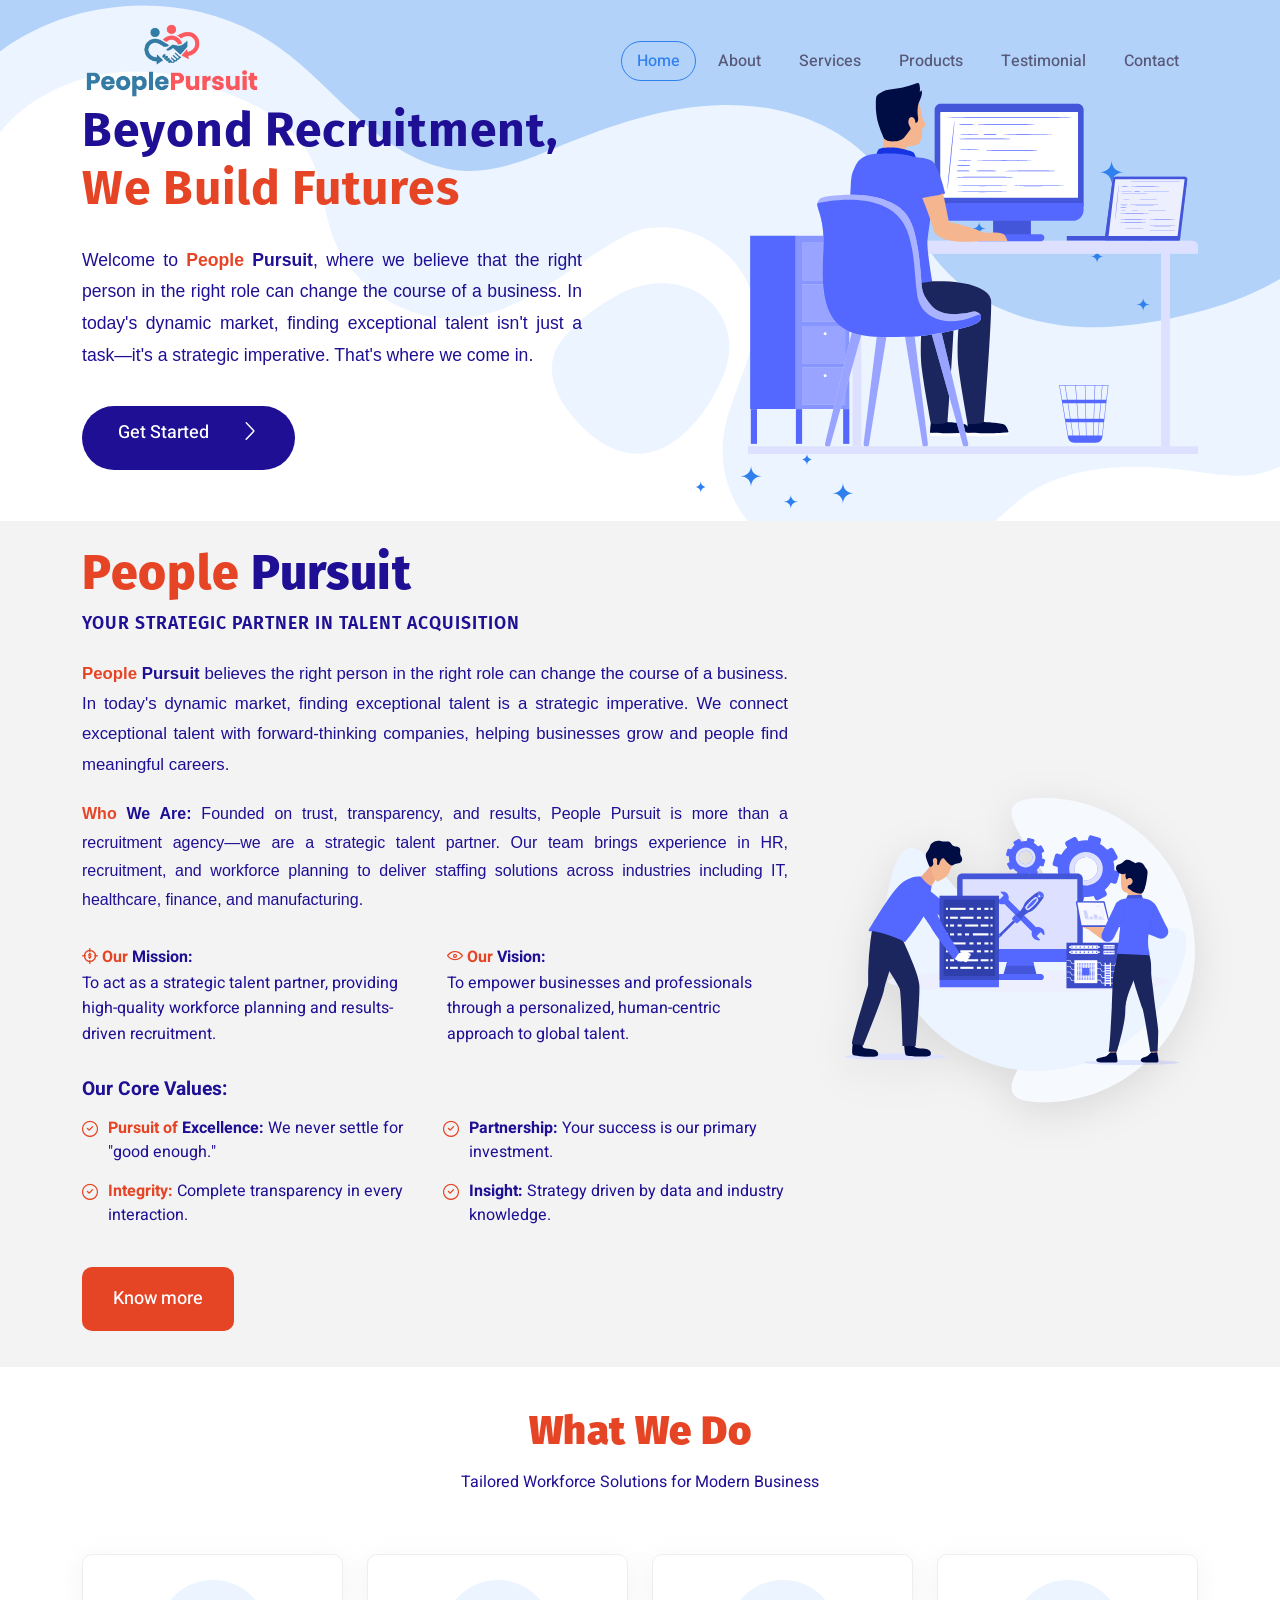
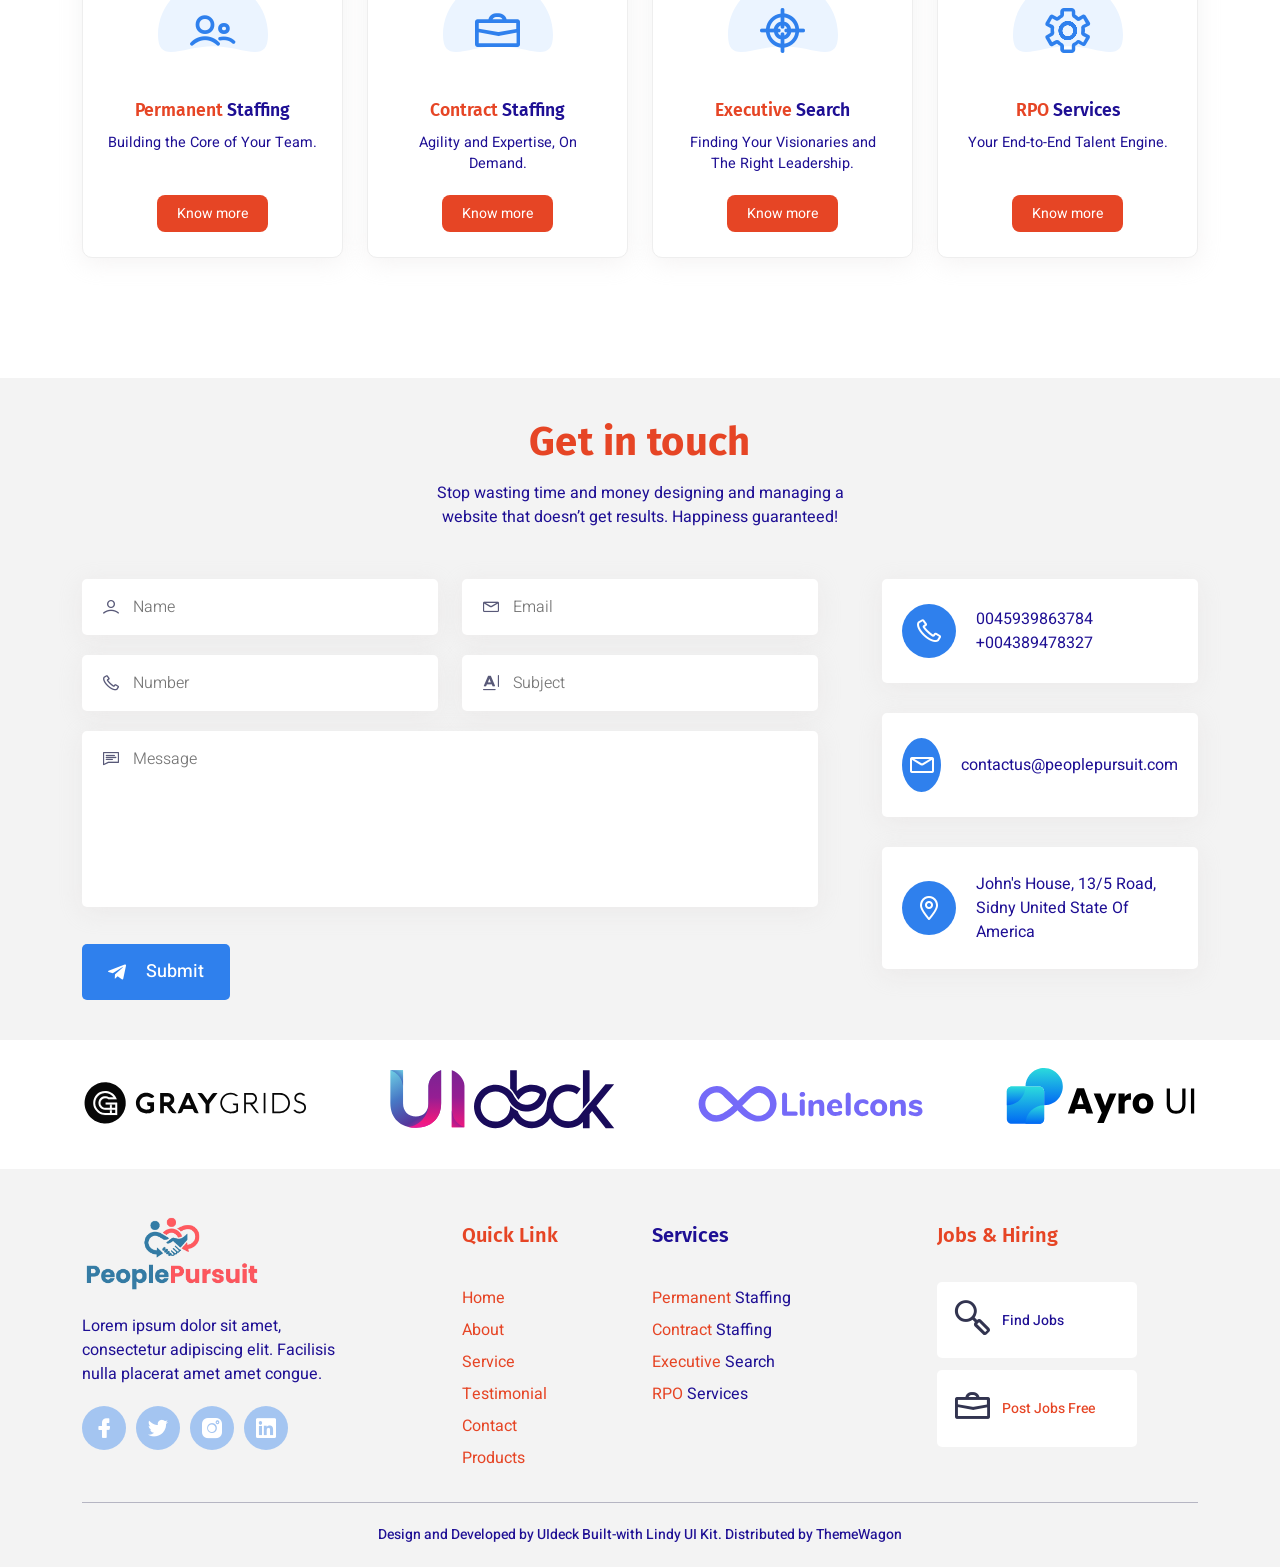
==== about-details.html @ 97f84082 "Apply dual brand colors to service names Co-authored-by: Copilot <223556219+Copilot@users.noreply.gi" ====
<!DOCTYPE html>
<html class="no-js" lang="en">
<head>
    <meta charset="utf-8" />
    <meta http-equiv="x-ua-compatible" content="ie=edge" />
    <title>About us Details | People Pursuit</title>
    <meta name="description" content="" />
    <meta name="viewport" content="width=device-width, initial-scale=1" />

    <link rel="stylesheet" href="assets/css/bootstrap-5.0.0-beta1.min.css" />
    <link rel="stylesheet" href="assets/css/LineIcons.2.0.css"/>
    <link rel="stylesheet" href="assets/css/animate.css"/>
    <link rel="stylesheet" href="assets/css/lindy-uikit.css"/>
    <link rel="stylesheet" href="assets/css/site-text-color.css"/>

    <style>
        /* Global Font & Ultra-Tight Reset */
        body { 
            padding-top: 0; 
            font-family: 'Candara', 'Calibri', 'Segoe UI', sans-serif;
            color: #444;
            line-height: 1.4; /* Tighter line height */
        }

        h1, h2, h3, h4, h5, h6 {
            font-family: 'Candara', 'Calibri', sans-serif;
            margin-top: 0;
            margin-bottom: 10px; /* Reduced bottom margin */
        }
        
        .header { 
            background: #fff; 
            box-shadow: 0 2px 20px rgba(0,0,0,0.05);
            position: relative;
            z-index: 999;
            padding: 5px 0; /* Ultra-thin header */
        }

        .navbar { padding: 0; }

        .service-header { 
            padding: 15px 0; /* Minimized header padding */
            background: #fdf2f0; 
            border-bottom: 1px solid rgba(0,0,0,0.03);
        }

        .accent-color { color: #E64525; }
        
        .btn-brand { 
            background-color: #E64525; 
            color: white; 
            border-radius: 8px; 
            border: none; 
            transition: 0.3s; 
            font-family: 'Candara', sans-serif;
            font-weight: bold;
        }
        
        .btn-brand:hover { 
            background-color: #1E0F94; 
            transform: translateY(-1px); 
        }

        /* Compact Feature List */
        .feature-list li { 
            margin-bottom: 8px; 
            font-size: 1rem; 
            display: flex; 
            align-items: flex-start; 
        }
        
        .feature-list i { 
            color: #E64525; 
            margin-right: 10px; 
            font-size: 1.1rem;
            margin-top: 2px;
        }

        /* Compact Inquiry Card */
        .inquiry-card {
            padding: 25px; /* Reduced internal padding */
            border-radius: 15px;
            box-shadow: 0 8px 25px rgba(0,0,0,0.05);
            background: #fff;
            border: 1px solid #f2f2f2;
            margin-top: 0; /* Removed top margin */
        }
        
        .nav-controls {
            display: flex;
            gap: 10px;
            margin-top: 2px;
            align-items: center;
        }

        .nav-btn {
            font-size: 12px;
            font-weight: 600;
            text-decoration: none;
            color: #777;
        }

        .nav-btn.home-btn { font-size: 16px; color: #1E0F94; }

        /* Reduced Main Section Spacing */
        .main-content-section {
            padding: 20px 0; /* Minimal vertical scrolling */
        }

        .scroll-top {
            width: 35px;
            height: 35px;
            background: #E64525;
            bottom: 20px;
            right: 20px;
        }

        .preloader { background: #fff; }
        
        /* Form Tightening */
        .form-control { margin-bottom: 8px !important; }
    </style>
</head>
<body>

    <div class="preloader">
        <div class="loader"><div class="spinner"><div class="spinner-container"><div class="spinner-rotator"><div class="spinner-left"><div class="spinner-circle"></div></div><div class="spinner-right"><div class="spinner-circle"></div></div></div></div></div></div>
    </div>

    <header class="header header-6 navbar-area">
        <div class="container">
            <div class="row align-items-center">
                <div class="col-lg-12">
                    <nav class="navbar navbar-expand-lg">
                        <div class="brand-container d-flex flex-column">
                            <a class="navbar-brand" href="index.html">
                                <img src="assets/img/logo/people-pursuit-mark.png" alt="People Pursuit" style="max-height: 60px;" />
                            </a>
                            <div class="nav-controls">
                                <a href="#" id="prevBtn" class="nav-btn"><i class="lni lni-chevron-left"></i> Prev</a>
                                <a href="index.html" class="nav-btn home-btn"><i class="lni lni-home"></i></a>
                                <a href="#" id="nextBtn" class="nav-btn">Next <i class="lni lni-chevron-right"></i></a>
                            </div>
                        </div>
                        <button class="navbar-toggler" type="button" data-bs-toggle="collapse" data-bs-target="#navbarSupportedContent6">
                            <span class="toggler-icon"></span><span class="toggler-icon"></span><span class="toggler-icon"></span>
                        </button>
                        <div class="collapse navbar-collapse sub-menu-bar" id="navbarSupportedContent6">
                            <ul id="nav6" class="navbar-nav ms-auto">
                                <li class="nav-item"><a href="index.html#home">Home</a></li>
                                <li class="nav-item"><a href="index.html#about">About</a></li>
                                <li class="nav-item"><a href="index.html#feature">Services</a></li>
                                <li class="nav-item"><a href="products.html">Products</a></li>
                                <li class="nav-item"><a href="testimonials.html">Testimonial</a></li>
                                <li class="nav-item"><a href="index.html#contact">Contact</a></li>
                            </ul>
                        </div>
                    </nav>
                </div>
            </div>
        </div>
    </header>

    <section class="service-header">
        <div class="container">
            <div class="row align-items-center">
                <div class="col-md-1 d-none d-md-block text-center">
                    <i id="service-icon" class="lni accent-color" style="font-size: 45px;"></i>
                </div>
                <div class="col-md-11">
                    <h1 id="service-title" class="display-6 fw-bold text-dark mb-0">...</h1>
                    <p id="service-subtitle" class="text-muted mb-0" style="font-size: 1.1rem;"></p>
                </div>
            </div>
        </div>
    </section>

    <section class="main-content-section">
        <div class="container">
            <div class="row g-4">
                <div class="col-lg-7">
                    <h4 class="mb-2" style="color: #E64525;">Service Overview</h4>
                    <p id="service-description" class="text-secondary mb-3" style="text-align: justify;"></p>
                    <h5 class="mb-2" style="color: #1E0F94;">Key Highlights</h5>
                    <ul id="service-features" class="list-unstyled feature-list"></ul>
                </div>

                <div class="col-lg-5">
                    <div class="inquiry-card">
                        <h5 class="mb-1 text-dark">Inquire Now</h5>
                        <p class="small text-muted mb-3">Quick consultation request.</p>
                        <form action="#">
                            <input type="text" class="form-control p-2 shadow-none border-light bg-light" placeholder="Full Name" required>
                            <input type="email" class="form-control p-2 shadow-none border-light bg-light" placeholder="Work Email" required>
                            <textarea class="form-control p-2 shadow-none border-light bg-light" rows="2" placeholder="Brief requirements..."></textarea>
                            <button type="submit" class="btn btn-brand w-100 py-2 mt-1">Submit Inquiry</button>
                        </form>
                    </div>
                </div>
            </div>
        </div>
    </section>

    <footer class="footer footer-style-4 py-3 border-top mt-4">
        <div class="container text-center">
            <p class="mb-0 small">© 2026 People Pursuit. All Rights Reserved.</p>
        </div>
    </footer>

    <a href="#" class="scroll-top" id="scrollTop"><i class="lni lni-chevron-up"></i></a>

    <script src="assets/js/bootstrap-5.0.0-beta1.min.js"></script>
    <script src="assets/js/wow.min.js"></script>
    <script>
        // ... (Keep existing script logic for serviceData, URL params, and UI handlers)
        const serviceData = {
            permanent: { title: "Permanent Staffing", subtitle: "Building the Core of Your Team", icon: "lni-users", brandColor: "#E64525", desc: "Finding the right permanent employee is an investment in your company's future. Our permanent hiring service is designed to find professionals who will not only excel in their roles but also enrich your company culture and drive long-term growth. We go beyond the CV to identify candidates with the right skills, ambition, and vision to become invaluable assets to your organization.", features: ["Deep Dive Consultation: Understanding your technical requirements, team dynamics, and company culture.", "Strategic Talent Mapping: Proactively identifying and engaging with top-tier passive and active candidates in the market.", "Rigorous Vetting Process: Conducting multi-level interviews, skill assessments, and thorough reference checks.", "Offer Management & Onboarding Support: Ensuring a smooth transition from candidate to employee, leading to higher retention."] },
            contract: { title: "Contract Staffing", subtitle: "Agility and Expertise, On Demand", icon: "lni-briefcase", brandColor: "#1E0F94", desc: "In a world of project-based work and fluctuating market demands, agility is key. Our contract hiring solutions provide you with the flexibility to scale your workforce up or down with highly skilled professionals for specific projects, seasonal peaks, or temporary gaps. Get access to specialized expertise precisely when you need it, without the long-term commitment.", features: ["Critical projects with fixed timelines", "Accessing niche or specialized skills not available in-house.", "Managing seasonal workloads or covering for employee leaves.", "Evaluating a candidate's fit before offering a permanent position (temp-to-perm)."] },
            executive: { title: "Executive Search", subtitle: "Finding Your Visionary Leadership", icon: "lni-target", brandColor: "#E64525", desc: "The right leadership is the single most critical factor for business success. Our Executive Search service is a discreet, confidential, and highly specialized practice dedicated to identifying and attracting C-suite executives, board members, and senior leaders who will shape the future of your organization. We act as trusted advisors, leveraging our high-level network and deep industry insight to find leaders with the vision, experience, and character to drive transformative change.", features: ["Strategic Needs Analysis: A deep partnership with your board and key stakeholders to define the ideal leadership profile.", "Confidential Market Mapping: Discreetly identifying and engaging with the most accomplished leaders in your industry.", "In-Depth Vetting: Rigorous assessment of leadership competencies, track record, and cultural alignment.", "Negotiation & Onboarding: Facilitating a seamless transition to ensure long-term success for both the leader and your organization."] },
            rpo: { title: "RPO Services", subtitle: "Your End-to-End Talent Engine", icon: "lni-cog", brandColor: "#1E0F94", desc: "Imagine having a world-class recruitment team embedded within your organization, without the overhead. With our Recruitment Process Outsourcing (RPO) solution, we become an extension of your HR function, managing the entire talent acquisition lifecycle. From sourcing and screening to onboarding, we handle everything, allowing you to focus on your core business. This partnership improves hiring quality, reduces costs, and provides scalable, predictable results.", features: ["A Dedicated Team: Experts who live and breathe your company culture and hiring goals.", "Process Optimization: Streamlining your hiring workflow for maximum efficiency.", "Scalability: Effortlessly scale your recruitment efforts up or down based on business demand.", "Advanced Analytics: Detailed reporting on key metrics like time-to-fill, cost-per-hire, and quality of hire."] }
        };

        const urlParams = new URLSearchParams(window.location.search);
        const serviceKey = urlParams.get('service');
        const keys = Object.keys(serviceData);
        const currentIndex = keys.indexOf(serviceKey);

        if (currentIndex !== -1) {
            const data = serviceData[serviceKey];
            document.title = `${data.title} | People Pursuit`;
            const titleElement = document.getElementById('service-title');
            const titleWords = data.title.split(' ');
            titleElement.replaceChildren();
            titleWords.forEach((word, index) => {
                if (index > 0) titleElement.appendChild(document.createTextNode(' '));
                const titleWord = document.createElement('span');
                titleWord.className = index % 2 === 0 ? 'brand-red' : 'brand-blue';
                titleWord.textContent = word;
                titleElement.appendChild(titleWord);
            });
            document.getElementById('service-subtitle').innerText = data.subtitle;
            document.getElementById('service-description').innerText = data.desc;
            const iconEl = document.getElementById('service-icon');
            iconEl.className = `lni ${data.icon}`;
            iconEl.style.color = data.brandColor;
            const featureList = document.getElementById('service-features');
            featureList.innerHTML = ''; 
            data.features.forEach(f => {
                let li = document.createElement('li');
                li.innerHTML = `<i class="lni lni-checkmark-circle" style="color: ${data.brandColor};"></i><span>${f}</span>`;
                featureList.appendChild(li);
            });
            document.getElementById('nextBtn').href = `?service=${keys[(currentIndex + 1) % keys.length]}`;
            document.getElementById('prevBtn').href = `?service=${keys[(currentIndex - 1 + keys.length) % keys.length]}`;
        } else { window.location.href = 'index.html'; }

        const scrollTop = document.getElementById('scrollTop');
        window.onscroll = () => scrollTop.style.display = window.pageYOffset > 200 ? "flex" : "none";
        scrollTop.onclick = (e) => { e.preventDefault(); window.scrollTo({top: 0, behavior: 'smooth'}); };
        window.onload = () => { setTimeout(() => { let p = document.querySelector('.preloader'); if(p){p.style.opacity = '0'; setTimeout(() => p.style.display = 'none', 500);}}, 500); if(typeof WOW !== 'undefined') new WOW().init(); }
    </script>
</body>
</html>
---- assets/css/site-text-color.css ----
body p:not(.jobs-eyebrow):not(.job-category),
body li {
  color: #1e0f94 !important;
}

.brand-red,
.brand-red > i {
  color: #e64525 !important;
}

.brand-blue,
.brand-blue > i {
  color: #1e0f94 !important;
}

.brand-wordmark {
  margin-bottom: 10px;
  font-size: 3rem;
  font-weight: 800;
  text-align: left;
}

.footer-style-4 .widget-wrapper .footer-widget .logo img {
  width: 180px;
  max-width: 100%;
  height: auto;
}

.footer-style-4 .widget-wrapper .footer-widget .links li a,
.footer-style-4 .widget-wrapper .footer-widget .links li a:hover {
  color: #1e0f94 !important;
}

.footer-style-4 .widget-wrapper .footer-widget .quick-links li a,
.footer-style-4 .widget-wrapper .footer-widget .quick-links li a:hover {
  color: #e64525 !important;
}

.hero-section-wrapper-5 .hero-style-5 {
  padding-top: 56px !important;
  padding-bottom: 20px !important;
}

#home .hero-content-wrapper {
  padding-top: 48px;
  padding-bottom: 24px;
}

#home .hero-image {
  margin-bottom: 20px;
}

.about-section.about-style-4 {
  padding-top: 24px !important;
  padding-bottom: 36px !important;
}

.feature-section.feature-style-5,
.contact-section.contact-style-3 {
  padding-top: 40px;
  padding-bottom: 40px;
}

.clients-logo-section.pt-100.pb-100 {
  padding-top: 28px !important;
  padding-bottom: 28px !important;
}

.footer-style-4 {
  padding-top: 44px !important;
}

.footer-style-4 .widget-wrapper .footer-widget {
  margin-bottom: 28px;
}

.footer-style-4 .widget-wrapper .footer-widget .logo {
  margin-bottom: 20px;
}

.footer-style-4 .widget-wrapper .footer-widget p.desc {
  margin-bottom: 20px;
}

@media (max-width: 575.98px) {
  .brand-wordmark {
    font-size: clamp(2.2rem, 10vw, 3rem);
  }
}
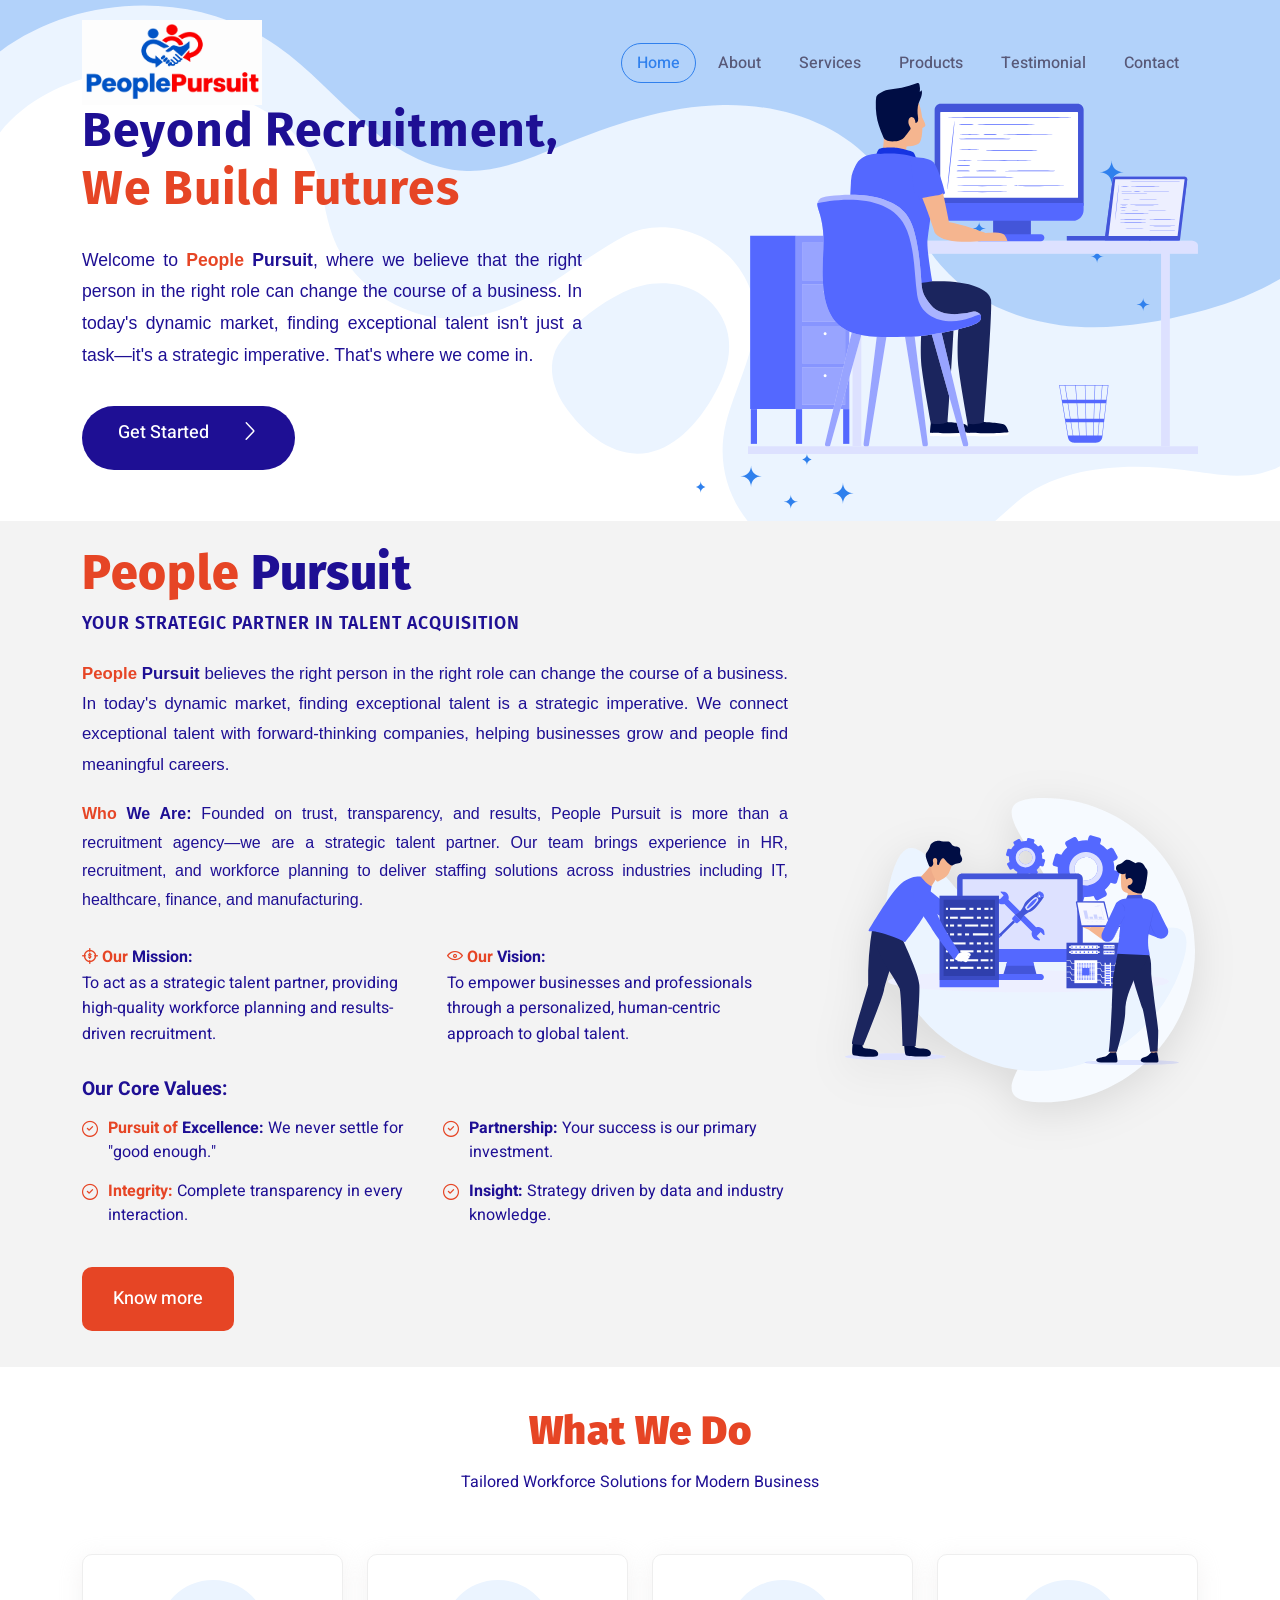
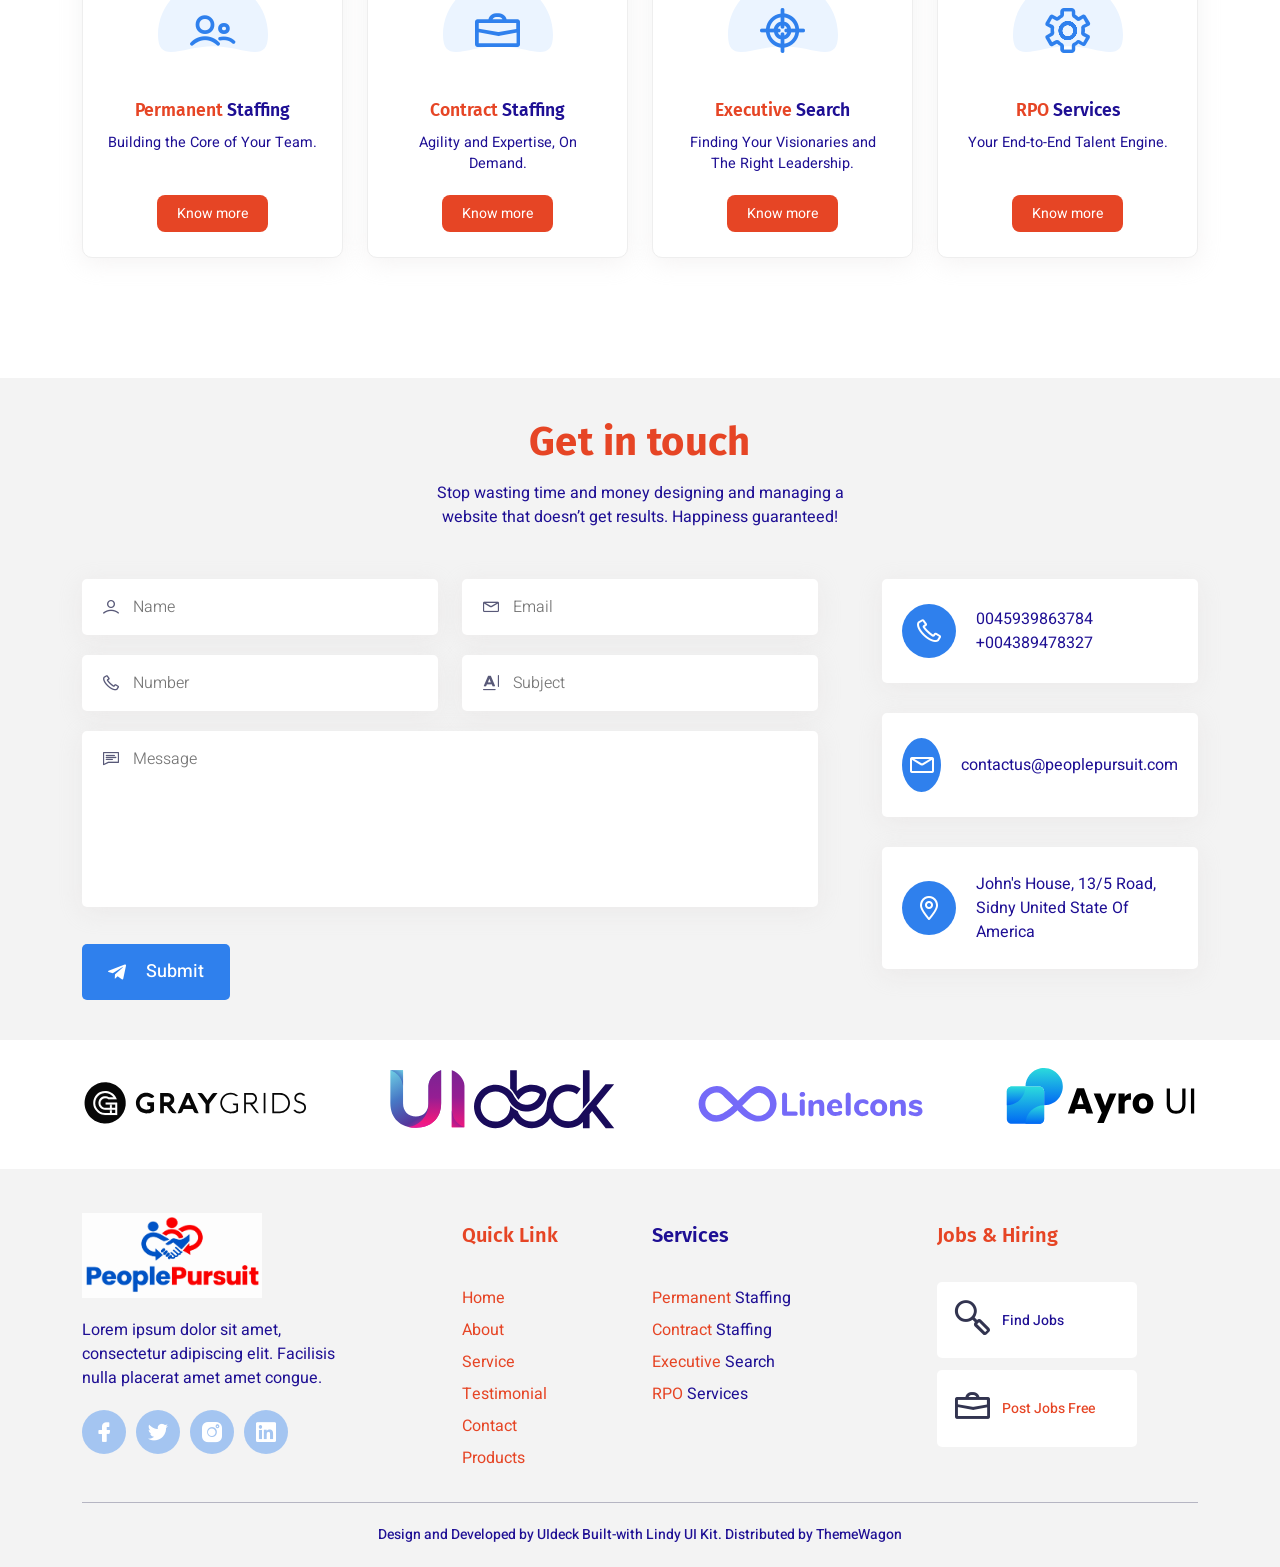
==== commit d77753a1: "Use connection logo across site Co-authored-by: Copilot <223556219+Copilot@users.noreply.github.com>" ====
--- a/about-details.html
+++ b/about-details.html
@@ -134,7 +134,7 @@
                     <nav class="navbar navbar-expand-lg">
                         <div class="brand-container d-flex flex-column">
                             <a class="navbar-brand" href="index.html">
-                                <img src="assets/img/logo/people-pursuit-mark.png" alt="People Pursuit" style="max-height: 60px;" />
+                                <img src="assets/img/logo/people-pursuit-connection.png" alt="People Pursuit" style="max-height: 60px;" />
                             </a>
                             <div class="nav-controls">
                                 <a href="#" id="prevBtn" class="nav-btn"><i class="lni lni-chevron-left"></i> Prev</a>
@@ -189,11 +189,16 @@
                     <div class="inquiry-card">
                         <h5 class="mb-1 text-dark">Inquire Now</h5>
                         <p class="small text-muted mb-3">Quick consultation request.</p>
-                        <form action="#">
-                            <input type="text" class="form-control p-2 shadow-none border-light bg-light" placeholder="Full Name" required>
-                            <input type="email" class="form-control p-2 shadow-none border-light bg-light" placeholder="Work Email" required>
-                            <textarea class="form-control p-2 shadow-none border-light bg-light" rows="2" placeholder="Brief requirements..."></textarea>
-                            <button type="submit" class="btn btn-brand w-100 py-2 mt-1">Submit Inquiry</button>
+                        <form id="service-inquiry-form">
+                            <input type="text" class="form-control p-2 shadow-none border-light bg-light" name="name" maxlength="120" autocomplete="name" placeholder="Full Name" required>
+                            <input type="email" class="form-control p-2 shadow-none border-light bg-light" name="email" maxlength="254" autocomplete="email" placeholder="Work Email" required>
+                            <textarea class="form-control p-2 shadow-none border-light bg-light" name="requirements" rows="3" maxlength="3000" placeholder="Brief requirements..." required></textarea>
+                            <input type="hidden" id="inquiry-service" name="service">
+                            <div class="posting-honeypot" aria-hidden="true">
+                                <input id="inquiry-website" name="website" tabindex="-1" autocomplete="off">
+                            </div>
+                            <p class="form-feedback" id="inquiry-feedback" role="status" aria-live="polite"></p>
+                            <button type="submit" class="btn btn-brand w-100 py-2 mt-1" id="inquiry-submit">Submit Inquiry</button>
                         </form>
                     </div>
                 </div>
@@ -211,6 +216,7 @@
 
     <script src="assets/js/bootstrap-5.0.0-beta1.min.js"></script>
     <script src="assets/js/wow.min.js"></script>
+    <script src="assets/js/service-inquiry.js"></script>
     <script>
         // ... (Keep existing script logic for serviceData, URL params, and UI handlers)
         const serviceData = {
--- a/assets/css/site-text-color.css
+++ b/assets/css/site-text-color.css
@@ -1,6 +1,15 @@
 body p:not(.jobs-eyebrow):not(.job-category),
 body li {
   color: #1e0f94 !important;
+}
+
+.posting-honeypot {
+  position: absolute;
+  width: 1px;
+  height: 1px;
+  overflow: hidden;
+  clip: rect(0, 0, 0, 0);
+  white-space: nowrap;
 }
 
 .brand-red,
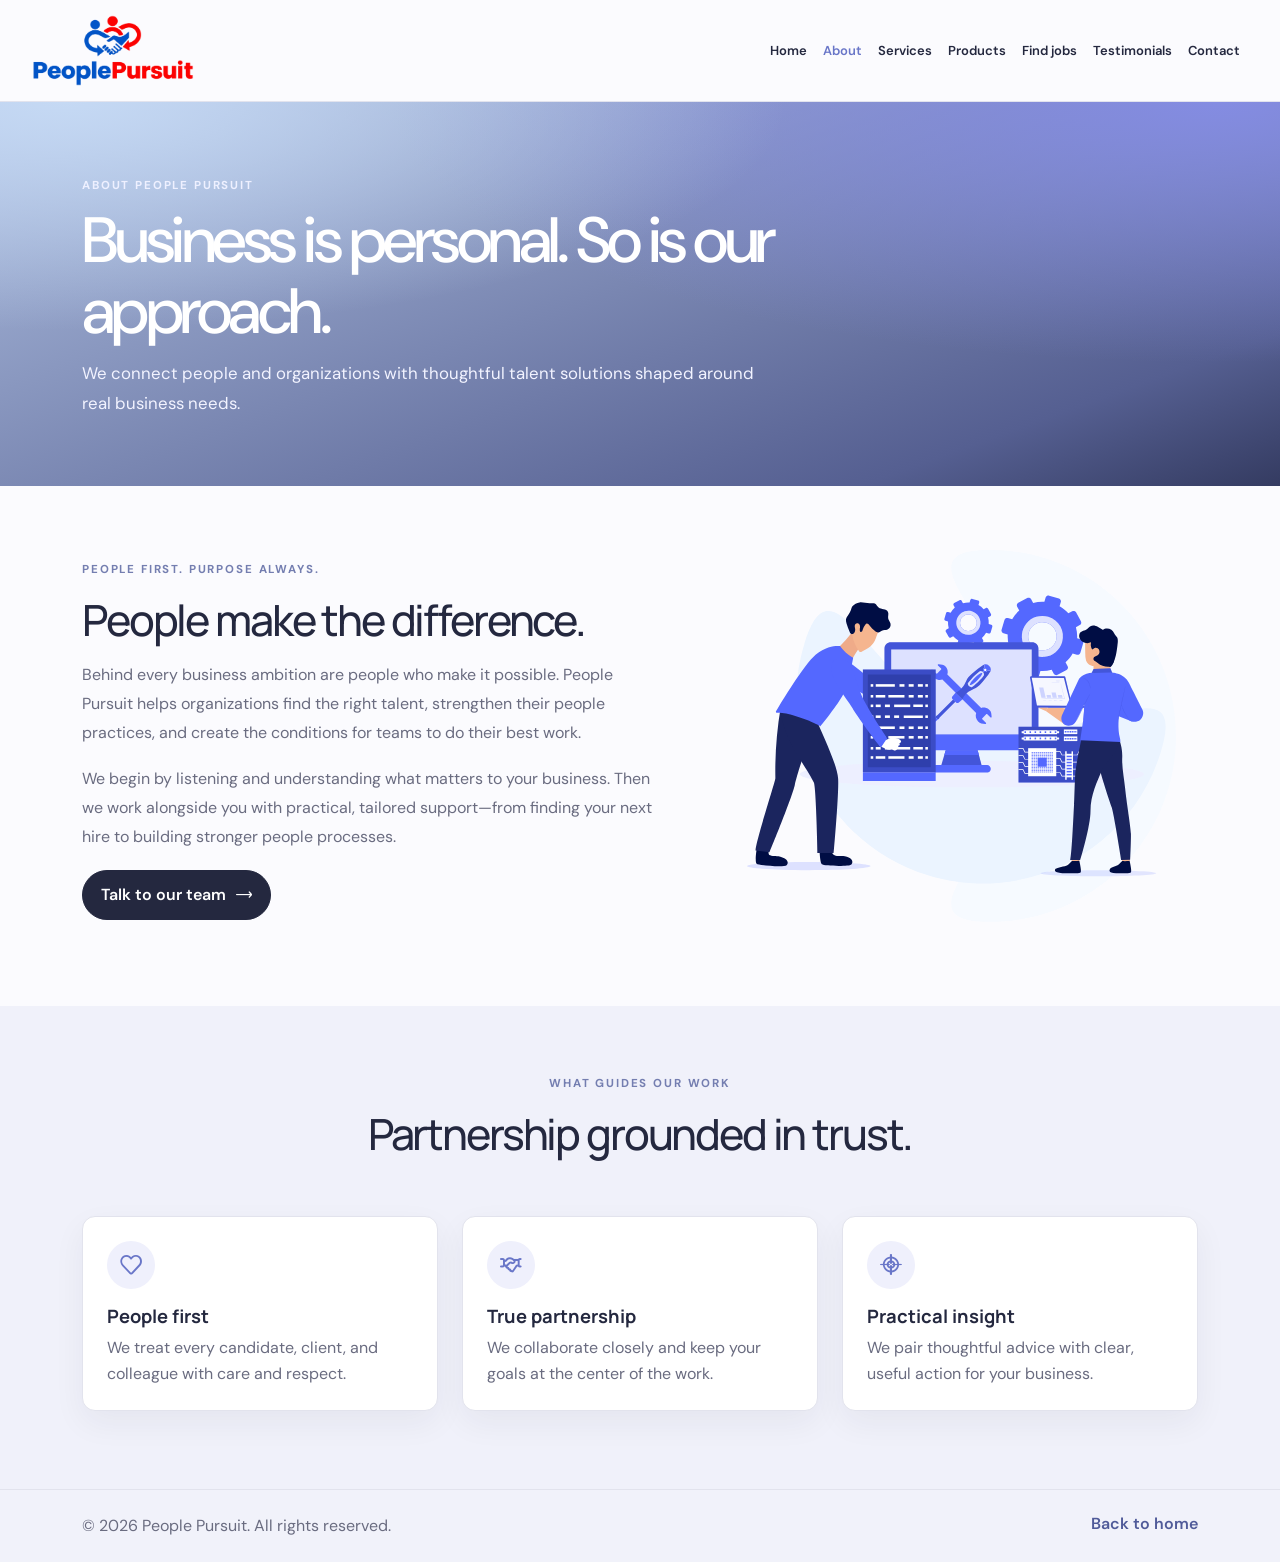
==== commit b0f53ea5: "Redesign People Pursuit website Co-authored-by: Copilot <223556219+Copilot@users.noreply.github.com>" ====
--- a/about-details.html
+++ b/about-details.html
@@ -1,269 +1,96 @@
 <!DOCTYPE html>
-<html class="no-js" lang="en">
-<head>
+<html lang="en">
+  <head>
     <meta charset="utf-8" />
-    <meta http-equiv="x-ua-compatible" content="ie=edge" />
-    <title>About us Details | People Pursuit</title>
-    <meta name="description" content="" />
     <meta name="viewport" content="width=device-width, initial-scale=1" />
-
+    <meta name="description" content="Learn about People Pursuit's people-first approach to talent acquisition, HR consulting, and business growth." />
+    <title>About People Pursuit | People Pursuit</title>
+    <link rel="icon" href="assets/img/favicon.svg" type="image/svg+xml" />
     <link rel="stylesheet" href="assets/css/bootstrap-5.0.0-beta1.min.css" />
-    <link rel="stylesheet" href="assets/css/LineIcons.2.0.css"/>
-    <link rel="stylesheet" href="assets/css/animate.css"/>
-    <link rel="stylesheet" href="assets/css/lindy-uikit.css"/>
-    <link rel="stylesheet" href="assets/css/site-text-color.css"/>
-
-    <style>
-        /* Global Font & Ultra-Tight Reset */
-        body { 
-            padding-top: 0; 
-            font-family: 'Candara', 'Calibri', 'Segoe UI', sans-serif;
-            color: #444;
-            line-height: 1.4; /* Tighter line height */
-        }
-
-        h1, h2, h3, h4, h5, h6 {
-            font-family: 'Candara', 'Calibri', sans-serif;
-            margin-top: 0;
-            margin-bottom: 10px; /* Reduced bottom margin */
-        }
-        
-        .header { 
-            background: #fff; 
-            box-shadow: 0 2px 20px rgba(0,0,0,0.05);
-            position: relative;
-            z-index: 999;
-            padding: 5px 0; /* Ultra-thin header */
-        }
-
-        .navbar { padding: 0; }
-
-        .service-header { 
-            padding: 15px 0; /* Minimized header padding */
-            background: #fdf2f0; 
-            border-bottom: 1px solid rgba(0,0,0,0.03);
-        }
-
-        .accent-color { color: #E64525; }
-        
-        .btn-brand { 
-            background-color: #E64525; 
-            color: white; 
-            border-radius: 8px; 
-            border: none; 
-            transition: 0.3s; 
-            font-family: 'Candara', sans-serif;
-            font-weight: bold;
-        }
-        
-        .btn-brand:hover { 
-            background-color: #1E0F94; 
-            transform: translateY(-1px); 
-        }
-
-        /* Compact Feature List */
-        .feature-list li { 
-            margin-bottom: 8px; 
-            font-size: 1rem; 
-            display: flex; 
-            align-items: flex-start; 
-        }
-        
-        .feature-list i { 
-            color: #E64525; 
-            margin-right: 10px; 
-            font-size: 1.1rem;
-            margin-top: 2px;
-        }
-
-        /* Compact Inquiry Card */
-        .inquiry-card {
-            padding: 25px; /* Reduced internal padding */
-            border-radius: 15px;
-            box-shadow: 0 8px 25px rgba(0,0,0,0.05);
-            background: #fff;
-            border: 1px solid #f2f2f2;
-            margin-top: 0; /* Removed top margin */
-        }
-        
-        .nav-controls {
-            display: flex;
-            gap: 10px;
-            margin-top: 2px;
-            align-items: center;
-        }
-
-        .nav-btn {
-            font-size: 12px;
-            font-weight: 600;
-            text-decoration: none;
-            color: #777;
-        }
-
-        .nav-btn.home-btn { font-size: 16px; color: #1E0F94; }
-
-        /* Reduced Main Section Spacing */
-        .main-content-section {
-            padding: 20px 0; /* Minimal vertical scrolling */
-        }
-
-        .scroll-top {
-            width: 35px;
-            height: 35px;
-            background: #E64525;
-            bottom: 20px;
-            right: 20px;
-        }
-
-        .preloader { background: #fff; }
-        
-        /* Form Tightening */
-        .form-control { margin-bottom: 8px !important; }
-    </style>
-</head>
-<body>
-
-    <div class="preloader">
-        <div class="loader"><div class="spinner"><div class="spinner-container"><div class="spinner-rotator"><div class="spinner-left"><div class="spinner-circle"></div></div><div class="spinner-right"><div class="spinner-circle"></div></div></div></div></div></div>
-    </div>
-
-    <header class="header header-6 navbar-area">
+    <link rel="stylesheet" href="assets/css/LineIcons.2.0.css" />
+    <link rel="stylesheet" href="assets/css/jobs.css" />
+    <link rel="stylesheet" href="assets/css/people-pursuit-theme.css" />
+  </head>
+  <body class="jobs-page">
+    <header class="jobs-header">
+      <div class="container">
+        <nav class="navbar navbar-expand-lg" aria-label="Main navigation">
+          <a class="navbar-brand" href="index.html#home">
+            <img src="assets/img/logo/people-pursuit-connection.png" alt="People Pursuit home" />
+          </a>
+          <button class="navbar-toggler" type="button" data-bs-toggle="collapse" data-bs-target="#aboutNavigation" aria-controls="aboutNavigation" aria-expanded="false" aria-label="Toggle navigation">
+            <span class="toggler-icon"></span><span class="toggler-icon"></span><span class="toggler-icon"></span>
+          </button>
+          <div class="collapse navbar-collapse" id="aboutNavigation">
+            <ul class="navbar-nav ms-auto">
+              <li class="nav-item"><a class="nav-link" href="index.html#home">Home</a></li>
+              <li class="nav-item"><a class="nav-link active" href="about-details.html" aria-current="page">About</a></li>
+              <li class="nav-item"><a class="nav-link" href="index.html#feature">Services</a></li>
+              <li class="nav-item"><a class="nav-link" href="products.html">Products</a></li>
+              <li class="nav-item"><a class="nav-link" href="jobs.html">Find jobs</a></li>
+              <li class="nav-item"><a class="nav-link" href="testimonials.html">Testimonials</a></li>
+              <li class="nav-item"><a class="nav-link" href="index.html#contact">Contact</a></li>
+            </ul>
+          </div>
+        </nav>
+      </div>
+    </header>
+    <main>
+      <section class="jobs-hero">
         <div class="container">
-            <div class="row align-items-center">
-                <div class="col-lg-12">
-                    <nav class="navbar navbar-expand-lg">
-                        <div class="brand-container d-flex flex-column">
-                            <a class="navbar-brand" href="index.html">
-                                <img src="assets/img/logo/people-pursuit-connection.png" alt="People Pursuit" style="max-height: 60px;" />
-                            </a>
-                            <div class="nav-controls">
-                                <a href="#" id="prevBtn" class="nav-btn"><i class="lni lni-chevron-left"></i> Prev</a>
-                                <a href="index.html" class="nav-btn home-btn"><i class="lni lni-home"></i></a>
-                                <a href="#" id="nextBtn" class="nav-btn">Next <i class="lni lni-chevron-right"></i></a>
-                            </div>
-                        </div>
-                        <button class="navbar-toggler" type="button" data-bs-toggle="collapse" data-bs-target="#navbarSupportedContent6">
-                            <span class="toggler-icon"></span><span class="toggler-icon"></span><span class="toggler-icon"></span>
-                        </button>
-                        <div class="collapse navbar-collapse sub-menu-bar" id="navbarSupportedContent6">
-                            <ul id="nav6" class="navbar-nav ms-auto">
-                                <li class="nav-item"><a href="index.html#home">Home</a></li>
-                                <li class="nav-item"><a href="index.html#about">About</a></li>
-                                <li class="nav-item"><a href="index.html#feature">Services</a></li>
-                                <li class="nav-item"><a href="products.html">Products</a></li>
-                                <li class="nav-item"><a href="testimonials.html">Testimonial</a></li>
-                                <li class="nav-item"><a href="index.html#contact">Contact</a></li>
-                            </ul>
-                        </div>
-                    </nav>
-                </div>
+          <p class="jobs-eyebrow">ABOUT PEOPLE PURSUIT</p>
+          <h1>Business is personal. So is our approach.</h1>
+          <p>We connect people and organizations with thoughtful talent solutions shaped around real business needs.</p>
+        </div>
+      </section>
+      <section class="jobs-listing-section">
+        <div class="container about-details-grid">
+          <div>
+            <p class="jobs-eyebrow">PEOPLE FIRST. PURPOSE ALWAYS.</p>
+            <h2>People make the difference.</h2>
+            <p>Behind every business ambition are people who make it possible. People Pursuit helps organizations find the right talent, strengthen their people practices, and create the conditions for teams to do their best work.</p>
+            <p>We begin by listening and understanding what matters to your business. Then we work alongside you with practical, tailored support—from finding your next hire to building stronger people processes.</p>
+            <a class="job-apply-button" href="index.html#contact">Talk to our team <i class="lni lni-arrow-right" aria-hidden="true"></i></a>
+          </div>
+          <img src="assets/img/about/about-4/about-img.svg" alt="People working together to build successful teams" loading="lazy" />
+        </div>
+      </section>
+      <section class="about-details-values">
+        <div class="container">
+          <p class="jobs-eyebrow">WHAT GUIDES OUR WORK</p>
+          <h2>Partnership grounded in trust.</h2>
+          <div class="row g-4">
+            <div class="col-md-4">
+              <article class="product-feature-card">
+                <span class="product-feature-icon"><i class="lni lni-heart" aria-hidden="true"></i></span>
+                <h3>People first</h3>
+                <p>We treat every candidate, client, and colleague with care and respect.</p>
+              </article>
             </div>
+            <div class="col-md-4">
+              <article class="product-feature-card">
+                <span class="product-feature-icon"><i class="lni lni-handshake" aria-hidden="true"></i></span>
+                <h3>True partnership</h3>
+                <p>We collaborate closely and keep your goals at the center of the work.</p>
+              </article>
+            </div>
+            <div class="col-md-4">
+              <article class="product-feature-card">
+                <span class="product-feature-icon"><i class="lni lni-target" aria-hidden="true"></i></span>
+                <h3>Practical insight</h3>
+                <p>We pair thoughtful advice with clear, useful action for your business.</p>
+              </article>
+            </div>
+          </div>
         </div>
-    </header>
-
-    <section class="service-header">
-        <div class="container">
-            <div class="row align-items-center">
-                <div class="col-md-1 d-none d-md-block text-center">
-                    <i id="service-icon" class="lni accent-color" style="font-size: 45px;"></i>
-                </div>
-                <div class="col-md-11">
-                    <h1 id="service-title" class="display-6 fw-bold text-dark mb-0">...</h1>
-                    <p id="service-subtitle" class="text-muted mb-0" style="font-size: 1.1rem;"></p>
-                </div>
-            </div>
-        </div>
-    </section>
-
-    <section class="main-content-section">
-        <div class="container">
-            <div class="row g-4">
-                <div class="col-lg-7">
-                    <h4 class="mb-2" style="color: #E64525;">Service Overview</h4>
-                    <p id="service-description" class="text-secondary mb-3" style="text-align: justify;"></p>
-                    <h5 class="mb-2" style="color: #1E0F94;">Key Highlights</h5>
-                    <ul id="service-features" class="list-unstyled feature-list"></ul>
-                </div>
-
-                <div class="col-lg-5">
-                    <div class="inquiry-card">
-                        <h5 class="mb-1 text-dark">Inquire Now</h5>
-                        <p class="small text-muted mb-3">Quick consultation request.</p>
-                        <form id="service-inquiry-form">
-                            <input type="text" class="form-control p-2 shadow-none border-light bg-light" name="name" maxlength="120" autocomplete="name" placeholder="Full Name" required>
-                            <input type="email" class="form-control p-2 shadow-none border-light bg-light" name="email" maxlength="254" autocomplete="email" placeholder="Work Email" required>
-                            <textarea class="form-control p-2 shadow-none border-light bg-light" name="requirements" rows="3" maxlength="3000" placeholder="Brief requirements..." required></textarea>
-                            <input type="hidden" id="inquiry-service" name="service">
-                            <div class="posting-honeypot" aria-hidden="true">
-                                <input id="inquiry-website" name="website" tabindex="-1" autocomplete="off">
-                            </div>
-                            <p class="form-feedback" id="inquiry-feedback" role="status" aria-live="polite"></p>
-                            <button type="submit" class="btn btn-brand w-100 py-2 mt-1" id="inquiry-submit">Submit Inquiry</button>
-                        </form>
-                    </div>
-                </div>
-            </div>
-        </div>
-    </section>
-
-    <footer class="footer footer-style-4 py-3 border-top mt-4">
-        <div class="container text-center">
-            <p class="mb-0 small">© 2026 People Pursuit. All Rights Reserved.</p>
-        </div>
+      </section>
+    </main>
+    <footer class="jobs-footer">
+      <div class="container">
+        <p>© 2026 People Pursuit. All rights reserved.</p>
+        <a href="index.html#home">Back to home</a>
+      </div>
     </footer>
-
-    <a href="#" class="scroll-top" id="scrollTop"><i class="lni lni-chevron-up"></i></a>
-
     <script src="assets/js/bootstrap-5.0.0-beta1.min.js"></script>
-    <script src="assets/js/wow.min.js"></script>
-    <script src="assets/js/service-inquiry.js"></script>
-    <script>
-        // ... (Keep existing script logic for serviceData, URL params, and UI handlers)
-        const serviceData = {
-            permanent: { title: "Permanent Staffing", subtitle: "Building the Core of Your Team", icon: "lni-users", brandColor: "#E64525", desc: "Finding the right permanent employee is an investment in your company's future. Our permanent hiring service is designed to find professionals who will not only excel in their roles but also enrich your company culture and drive long-term growth. We go beyond the CV to identify candidates with the right skills, ambition, and vision to become invaluable assets to your organization.", features: ["Deep Dive Consultation: Understanding your technical requirements, team dynamics, and company culture.", "Strategic Talent Mapping: Proactively identifying and engaging with top-tier passive and active candidates in the market.", "Rigorous Vetting Process: Conducting multi-level interviews, skill assessments, and thorough reference checks.", "Offer Management & Onboarding Support: Ensuring a smooth transition from candidate to employee, leading to higher retention."] },
-            contract: { title: "Contract Staffing", subtitle: "Agility and Expertise, On Demand", icon: "lni-briefcase", brandColor: "#1E0F94", desc: "In a world of project-based work and fluctuating market demands, agility is key. Our contract hiring solutions provide you with the flexibility to scale your workforce up or down with highly skilled professionals for specific projects, seasonal peaks, or temporary gaps. Get access to specialized expertise precisely when you need it, without the long-term commitment.", features: ["Critical projects with fixed timelines", "Accessing niche or specialized skills not available in-house.", "Managing seasonal workloads or covering for employee leaves.", "Evaluating a candidate's fit before offering a permanent position (temp-to-perm)."] },
-            executive: { title: "Executive Search", subtitle: "Finding Your Visionary Leadership", icon: "lni-target", brandColor: "#E64525", desc: "The right leadership is the single most critical factor for business success. Our Executive Search service is a discreet, confidential, and highly specialized practice dedicated to identifying and attracting C-suite executives, board members, and senior leaders who will shape the future of your organization. We act as trusted advisors, leveraging our high-level network and deep industry insight to find leaders with the vision, experience, and character to drive transformative change.", features: ["Strategic Needs Analysis: A deep partnership with your board and key stakeholders to define the ideal leadership profile.", "Confidential Market Mapping: Discreetly identifying and engaging with the most accomplished leaders in your industry.", "In-Depth Vetting: Rigorous assessment of leadership competencies, track record, and cultural alignment.", "Negotiation & Onboarding: Facilitating a seamless transition to ensure long-term success for both the leader and your organization."] },
-            rpo: { title: "RPO Services", subtitle: "Your End-to-End Talent Engine", icon: "lni-cog", brandColor: "#1E0F94", desc: "Imagine having a world-class recruitment team embedded within your organization, without the overhead. With our Recruitment Process Outsourcing (RPO) solution, we become an extension of your HR function, managing the entire talent acquisition lifecycle. From sourcing and screening to onboarding, we handle everything, allowing you to focus on your core business. This partnership improves hiring quality, reduces costs, and provides scalable, predictable results.", features: ["A Dedicated Team: Experts who live and breathe your company culture and hiring goals.", "Process Optimization: Streamlining your hiring workflow for maximum efficiency.", "Scalability: Effortlessly scale your recruitment efforts up or down based on business demand.", "Advanced Analytics: Detailed reporting on key metrics like time-to-fill, cost-per-hire, and quality of hire."] }
-        };
-
-        const urlParams = new URLSearchParams(window.location.search);
-        const serviceKey = urlParams.get('service');
-        const keys = Object.keys(serviceData);
-        const currentIndex = keys.indexOf(serviceKey);
-
-        if (currentIndex !== -1) {
-            const data = serviceData[serviceKey];
-            document.title = `${data.title} | People Pursuit`;
-            const titleElement = document.getElementById('service-title');
-            const titleWords = data.title.split(' ');
-            titleElement.replaceChildren();
-            titleWords.forEach((word, index) => {
-                if (index > 0) titleElement.appendChild(document.createTextNode(' '));
-                const titleWord = document.createElement('span');
-                titleWord.className = index % 2 === 0 ? 'brand-red' : 'brand-blue';
-                titleWord.textContent = word;
-                titleElement.appendChild(titleWord);
-            });
-            document.getElementById('service-subtitle').innerText = data.subtitle;
-            document.getElementById('service-description').innerText = data.desc;
-            const iconEl = document.getElementById('service-icon');
-            iconEl.className = `lni ${data.icon}`;
-            iconEl.style.color = data.brandColor;
-            const featureList = document.getElementById('service-features');
-            featureList.innerHTML = ''; 
-            data.features.forEach(f => {
-                let li = document.createElement('li');
-                li.innerHTML = `<i class="lni lni-checkmark-circle" style="color: ${data.brandColor};"></i><span>${f}</span>`;
-                featureList.appendChild(li);
-            });
-            document.getElementById('nextBtn').href = `?service=${keys[(currentIndex + 1) % keys.length]}`;
-            document.getElementById('prevBtn').href = `?service=${keys[(currentIndex - 1 + keys.length) % keys.length]}`;
-        } else { window.location.href = 'index.html'; }
-
-        const scrollTop = document.getElementById('scrollTop');
-        window.onscroll = () => scrollTop.style.display = window.pageYOffset > 200 ? "flex" : "none";
-        scrollTop.onclick = (e) => { e.preventDefault(); window.scrollTo({top: 0, behavior: 'smooth'}); };
-        window.onload = () => { setTimeout(() => { let p = document.querySelector('.preloader'); if(p){p.style.opacity = '0'; setTimeout(() => p.style.display = 'none', 500);}}, 500); if(typeof WOW !== 'undefined') new WOW().init(); }
-    </script>
-</body>
+  </body>
 </html>
--- a/assets/css/jobs.css
+++ b/assets/css/jobs.css
@@ -0,0 +1,566 @@
+.jobs-page {
+  min-height: 100vh;
+  color: #323450;
+  background: #f8f9fc;
+  font-family: "Candara", "Calibri", "Segoe UI", sans-serif;
+}
+
+.jobs-header {
+  background: #fff;
+  box-shadow: 0 2px 20px rgba(0, 0, 0, 0.05);
+}
+
+.jobs-header .navbar {
+  min-height: 76px;
+}
+
+.jobs-header .navbar-brand img {
+  width: 160px;
+  max-width: 100%;
+  height: auto;
+  max-height: 72px;
+  object-fit: contain;
+}
+
+.jobs-header .nav-link,
+.back-to-jobs {
+  color: #323450;
+  font-weight: 600;
+}
+
+.jobs-header .nav-link:hover,
+.jobs-header .nav-link.active,
+.back-to-jobs:hover {
+  color: #e64525;
+}
+
+.back-to-jobs {
+  text-decoration: none;
+}
+
+.application-header-links {
+  display: flex;
+  flex-wrap: wrap;
+  justify-content: flex-end;
+  gap: 18px;
+  margin-left: auto;
+}
+
+.application-header-links .back-to-jobs {
+  margin-left: 0;
+}
+
+.jobs-hero {
+  padding: 72px 0 64px;
+  background: linear-gradient(120deg, #f3f2ff, #ebeaff);
+}
+
+.jobs-eyebrow,
+.job-category {
+  margin-bottom: 10px;
+  color: #e64525;
+  font-size: 0.8rem;
+  font-weight: 700;
+  letter-spacing: 0.12em;
+}
+
+.jobs-hero h1 {
+  max-width: 700px;
+  margin-bottom: 12px;
+  font-size: clamp(2rem, 5vw, 3.2rem);
+  font-weight: 700;
+}
+
+.jobs-hero p:last-child {
+  margin: 0;
+  font-size: 1.1rem;
+}
+
+.jobs-listing-section {
+  padding: 56px 0 72px;
+}
+
+.jobs-listing-heading {
+  display: flex;
+  align-items: end;
+  justify-content: space-between;
+  gap: 20px;
+  margin-bottom: 28px;
+}
+
+.jobs-listing-heading h2 {
+  margin-bottom: 6px;
+  font-size: 1.8rem;
+  font-weight: 700;
+}
+
+.jobs-listing-heading p {
+  margin: 0;
+  color: #6d7085;
+}
+
+.post-job-link {
+  margin-top: 0;
+  white-space: nowrap;
+}
+
+.jobs-status {
+  color: #6d7085;
+}
+
+.jobs-empty {
+  padding: 48px 24px;
+  border: 1px dashed #d9dce8;
+  border-radius: 14px;
+  color: #6d7085;
+  text-align: center;
+  background: #fff;
+}
+
+.jobs-empty > i {
+  color: #e64525;
+  font-size: 2rem;
+}
+
+.jobs-empty h3 {
+  margin: 12px 0 6px;
+  color: #323450;
+}
+
+.jobs-empty p {
+  margin: 0;
+}
+
+.job-card {
+  display: flex;
+  height: 100%;
+  flex-direction: column;
+  padding: 28px;
+  border: 1px solid #eceef4;
+  border-radius: 14px;
+  background: #fff;
+  box-shadow: 0 10px 30px rgba(34, 39, 78, 0.05);
+}
+
+.product-card h2 {
+  min-height: 56px;
+  margin-bottom: 12px;
+  font-size: 1.3rem;
+  font-weight: 700;
+}
+
+.product-card .job-description {
+  margin-bottom: 28px;
+}
+
+.product-visuals-section {
+  padding: 0 0 72px;
+}
+
+.product-visuals-section .section-title {
+  margin-bottom: 28px;
+}
+
+.product-visuals-section .section-title h2 {
+  margin-bottom: 8px;
+  font-size: 1.8rem;
+  font-weight: 700;
+}
+
+.product-visuals-section .section-title > p:last-child {
+  margin-bottom: 0;
+  color: #6d7085;
+}
+
+.product-feature-card {
+  height: 100%;
+  padding: 24px;
+  border: 1px solid #eceef4;
+  border-radius: 14px;
+  background: #fff;
+  box-shadow: 0 10px 30px rgba(34, 39, 78, 0.05);
+}
+
+.product-feature-icon {
+  display: inline-flex;
+  width: 48px;
+  height: 48px;
+  align-items: center;
+  justify-content: center;
+  margin-bottom: 16px;
+  border-radius: 50%;
+  color: #e64525;
+  background: #fff0ec;
+  font-size: 1.35rem;
+}
+
+.product-feature-card h3 {
+  margin-bottom: 8px;
+  font-size: 1.15rem;
+  font-weight: 700;
+}
+
+.product-feature-card p {
+  margin-bottom: 0;
+  color: #6d7085;
+  line-height: 1.6;
+}
+
+.product-section-image {
+  display: block;
+  width: 100%;
+  max-width: 900px;
+  height: auto;
+  margin: 0 auto 32px;
+  border: 1px solid #eceef4;
+  border-radius: 14px;
+  box-shadow: 0 10px 30px rgba(34, 39, 78, 0.05);
+}
+
+.ats-visual-card {
+  height: 100%;
+  margin: 0;
+  padding: 14px;
+  border: 1px solid #eceef4;
+  border-radius: 14px;
+  background: #fff;
+  box-shadow: 0 10px 30px rgba(34, 39, 78, 0.05);
+}
+
+.ats-visual-card img {
+  display: block;
+  width: 100%;
+  aspect-ratio: 4 / 3;
+  border-radius: 8px;
+  object-fit: contain;
+}
+
+.ats-visual-card figcaption {
+  padding-top: 12px;
+  color: #323450;
+  font-weight: 600;
+}
+
+.testimonial-notice {
+  max-width: 760px;
+  margin: 0 auto;
+  padding: 40px;
+  border: 1px solid #eceef4;
+  border-radius: 14px;
+  background: #fff;
+  box-shadow: 0 10px 30px rgba(34, 39, 78, 0.05);
+}
+
+.testimonial-notice h2 {
+  margin-bottom: 12px;
+  font-size: 1.8rem;
+  font-weight: 700;
+}
+
+.testimonial-notice p {
+  margin-bottom: 24px;
+  color: #6d7085;
+  line-height: 1.7;
+}
+
+.job-icon {
+  display: grid;
+  width: 52px;
+  height: 52px;
+  margin-bottom: 22px;
+  place-items: center;
+  border-radius: 12px;
+  color: #e64525;
+  background: #fff0ec;
+  font-size: 1.5rem;
+}
+
+.job-category {
+  margin-bottom: 8px;
+  font-size: 0.7rem;
+}
+
+.job-card h3 {
+  min-height: 56px;
+  margin-bottom: 12px;
+  font-size: 1.3rem;
+  font-weight: 700;
+}
+
+.job-description {
+  white-space: pre-line;
+  color: #6d7085;
+  line-height: 1.6;
+}
+
+.job-company {
+  margin-bottom: 4px;
+  color: #323450;
+  font-weight: 700;
+}
+
+.job-location {
+  color: #6d7085;
+  font-size: 0.9rem;
+}
+
+.job-requirements {
+  color: #585978;
+  font-size: 0.92rem;
+  line-height: 1.6;
+  white-space: pre-line;
+}
+
+.job-apply-button {
+  display: inline-flex;
+  align-items: center;
+  justify-content: center;
+  gap: 10px;
+  margin-top: auto;
+  padding: 12px 18px;
+  border: 0;
+  border-radius: 8px;
+  color: #fff;
+  background: #e64525;
+  font: inherit;
+  font-weight: 700;
+  text-align: center;
+  text-decoration: none;
+  transition: background-color 0.2s ease, transform 0.2s ease;
+}
+
+.job-apply-button:hover {
+  color: #fff;
+  background: #c9371b;
+  transform: translateY(-1px);
+}
+
+.jobs-footer {
+  padding: 22px 0;
+  color: #6d7085;
+  background: #fff;
+}
+
+.jobs-footer .container {
+  display: flex;
+  justify-content: space-between;
+  gap: 16px;
+}
+
+.jobs-footer p {
+  margin: 0;
+}
+
+.jobs-footer a,
+.application-help a {
+  color: #1e0f94;
+}
+
+.application-section {
+  padding: 56px 0 72px;
+}
+
+.application-card {
+  max-width: 780px;
+  margin: 0 auto;
+  padding: 40px;
+  border: 1px solid #eceef4;
+  border-radius: 14px;
+  background: #fff;
+  box-shadow: 0 10px 30px rgba(34, 39, 78, 0.05);
+}
+
+.application-card h1 {
+  margin-bottom: 8px;
+  font-size: 2rem;
+  font-weight: 700;
+}
+
+.application-intro,
+.application-help {
+  color: #6d7085;
+  line-height: 1.6;
+}
+
+.application-intro {
+  margin-bottom: 28px;
+}
+
+.application-card .form-label {
+  color: #323450;
+  font-weight: 700;
+}
+
+.application-card .form-control,
+.application-card .form-select {
+  min-height: 46px;
+  border-color: #e3e5ed;
+}
+
+.application-card .form-control:focus,
+.application-card .form-select:focus {
+  border-color: #1e0f94;
+  box-shadow: 0 0 0 0.2rem rgba(30, 15, 148, 0.12);
+}
+
+.cv-reminder {
+  padding: 12px 14px;
+  border-radius: 8px;
+  color: #585978;
+  background: #f5f4ff;
+}
+
+.cv-reminder i {
+  margin-right: 6px;
+  color: #1e0f94;
+}
+
+.application-submit {
+  width: 100%;
+  cursor: pointer;
+}
+
+.application-help {
+  margin: 18px 0 0;
+  font-size: 0.88rem;
+}
+
+.posting-consent {
+  margin-bottom: 18px;
+  color: #6d7085;
+  font-size: 0.9rem;
+}
+
+.posting-honeypot {
+  position: absolute;
+  width: 1px;
+  height: 1px;
+  overflow: hidden;
+  clip: rect(0, 0, 0, 0);
+  white-space: nowrap;
+}
+
+.form-feedback {
+  margin: 0 0 16px;
+}
+
+.form-feedback:empty {
+  display: none;
+}
+
+.form-feedback.success {
+  color: #187347;
+}
+
+.form-feedback.error {
+  color: #b42318;
+}
+
+.thank-you-page {
+  display: grid;
+  min-height: 100vh;
+  padding: 32px 16px;
+  place-items: center;
+  background: linear-gradient(120deg, #f3f2ff, #fff);
+}
+
+.thank-you-card {
+  width: min(100%, 620px);
+  padding: 40px;
+  border: 1px solid #eceef4;
+  border-radius: 16px;
+  background: #fff;
+  box-shadow: 0 10px 30px rgba(34, 39, 78, 0.07);
+  text-align: center;
+}
+
+.thank-you-logo {
+  display: inline-block;
+  margin-bottom: 30px;
+}
+
+.thank-you-logo img {
+  width: 180px;
+  max-width: 100%;
+  height: auto;
+}
+
+.thank-you-card .job-icon {
+  margin: 0 auto 18px;
+  color: #1e0f94;
+  background: #f0efff;
+}
+
+.thank-you-card h1 {
+  margin-bottom: 12px;
+  font-size: clamp(1.7rem, 5vw, 2.2rem);
+  font-weight: 700;
+}
+
+.thank-you-card p {
+  margin-bottom: 24px;
+  color: #6d7085;
+  line-height: 1.7;
+}
+
+.thank-you-card .job-apply-button {
+  margin-top: 0;
+}
+
+.application-submit:disabled {
+  cursor: wait;
+  opacity: 0.7;
+}
+
+@media (max-width: 575.98px) {
+  .jobs-hero {
+    padding: 52px 0;
+  }
+
+  .jobs-listing-heading {
+    align-items: start;
+    flex-direction: column;
+    gap: 8px;
+  }
+
+  .post-job-link {
+    align-self: flex-start;
+  }
+
+  .job-card {
+    padding: 24px;
+  }
+
+  .job-card h3 {
+    min-height: 0;
+  }
+
+  .product-card h2 {
+    min-height: 0;
+  }
+
+  .testimonial-notice {
+    padding: 24px;
+  }
+
+  .thank-you-card {
+    padding: 28px 22px;
+  }
+
+  .application-section {
+    padding: 32px 0 48px;
+  }
+
+  .application-card {
+    padding: 24px;
+  }
+
+  .jobs-footer .container {
+    flex-direction: column;
+  }
+
+  .application-header-links {
+    gap: 10px;
+    font-size: 0.88rem;
+  }
+}
--- a/assets/css/people-pursuit-theme.css
+++ b/assets/css/people-pursuit-theme.css
@@ -0,0 +1,1446 @@
+@import url("https://fonts.googleapis.com/css2?family=DM+Sans:wght@400;500;600;700&family=Manrope:wght@400;500;600;700;800&display=swap");
+
+:root {
+  --pp-paper: #fbfbfe;
+  --pp-ink: #24283f;
+  --pp-muted: #6a6c80;
+  --pp-line: #e2e3ed;
+  --pp-accent: #6976c8;
+  --pp-accent-soft: #eff0fc;
+  --pp-panel: #f0f1fa;
+}
+
+html {
+  scroll-behavior: smooth;
+  scroll-padding-top: 100px;
+}
+
+body,
+body.jobs-page {
+  color: var(--pp-ink);
+  background: var(--pp-paper);
+  font-family: "DM Sans", sans-serif;
+}
+
+body p {
+  color: var(--pp-muted);
+  line-height: 1.75;
+}
+
+body:not(.home-page) p:not(.jobs-eyebrow):not(.job-category),
+body:not(.home-page) li {
+  color: var(--pp-muted) !important;
+}
+
+a {
+  color: inherit;
+  text-decoration: none;
+}
+
+a:hover {
+  text-decoration: none;
+}
+
+.brand-red,
+.accent-color {
+  color: var(--pp-accent) !important;
+}
+
+.brand-blue {
+  color: var(--pp-ink) !important;
+}
+
+h1,
+h2,
+h3,
+h4,
+h5,
+h6 {
+  color: var(--pp-ink);
+  font-family: "Manrope", "DM Sans", sans-serif;
+}
+
+a {
+  transition: color 0.2s ease, background-color 0.2s ease, border-color 0.2s ease, transform 0.2s ease;
+}
+
+:focus-visible {
+  outline: 3px solid #747ed0;
+  outline-offset: 3px;
+}
+
+.jobs-header,
+body > header.header,
+body > header.header.header-6,
+.site-header {
+  position: sticky;
+  z-index: 20;
+  top: 0;
+  border-bottom: 1px solid var(--pp-line);
+  background: rgba(251, 251, 254, 0.94);
+  box-shadow: none;
+  backdrop-filter: blur(14px);
+}
+
+.jobs-header .container,
+body > header.header .container,
+body > header.header.header-6 .container {
+  max-width: 1240px;
+}
+
+.jobs-header .navbar,
+body > header.header .navbar {
+  min-height: 88px;
+  padding: 10px 0;
+}
+
+.jobs-header .navbar-brand img,
+body > header.header .navbar-brand img {
+  width: 190px;
+  max-width: 100%;
+  max-height: 76px;
+  height: auto;
+  object-fit: contain;
+}
+
+.jobs-header .nav-link,
+.jobs-header .nav-link.active,
+.jobs-header .nav-link:hover,
+.back-to-jobs,
+body > header.header .navbar-nav .nav-link,
+body > header.header .navbar-nav a {
+  color: var(--pp-ink);
+  font-size: 13px;
+  font-weight: 600;
+}
+
+.jobs-header .nav-link:hover,
+.jobs-header .nav-link.active,
+.back-to-jobs:hover,
+body > header.header .navbar-nav .nav-link:hover,
+body > header.header .navbar-nav a:hover {
+  color: var(--pp-accent);
+}
+
+.jobs-header .navbar-toggler {
+  border: 1px solid var(--pp-line);
+  border-radius: 999px;
+  padding: 9px 11px;
+}
+
+.jobs-header .navbar-toggler:focus {
+  box-shadow: 0 0 0 3px #6976c833;
+}
+
+.jobs-header .navbar-toggler .toggler-icon {
+  display: block;
+  width: 23px;
+  height: 2px;
+  margin: 4px 0;
+  background: var(--pp-ink);
+}
+
+
+
+.jobs-hero {
+  padding: 74px 0 68px;
+  background:
+    radial-gradient(ellipse at 5% 0, #c5d9f4 0, transparent 42%),
+    radial-gradient(ellipse at 95% 0, #848ce2 0, transparent 48%),
+    linear-gradient(160deg, #aebfe0, #555f91 82%, #343b61);
+  color: #fff;
+}
+
+.jobs-hero h1 {
+  max-width: 820px;
+  color: #fff;
+  font-family: "DM Sans", sans-serif;
+  font-size: clamp(2.4rem, 5vw, 4.5rem);
+  font-weight: 500;
+  letter-spacing: -0.055em;
+  line-height: 1.1;
+}
+
+.jobs-hero p:last-child {
+  max-width: 680px;
+  color: #f2f3ff;
+  font-size: 1.05rem;
+}
+
+body:not(.home-page) .jobs-hero p:not(.jobs-eyebrow) {
+  color: #f2f3ff !important;
+}
+
+.jobs-hero .jobs-eyebrow,
+.jobs-hero .jobs-eyebrow + h1 + p {
+  color: #eef0ff;
+}
+
+.jobs-eyebrow,
+.job-category {
+  color: #747eb0;
+  font-size: 0.72rem;
+  letter-spacing: 0.16em;
+}
+
+.jobs-listing-section {
+  padding: 64px 0 76px;
+}
+
+.job-card,
+.product-feature-card,
+.ats-visual-card,
+.testimonial-notice,
+.application-card {
+  border-color: var(--pp-line);
+  border-radius: 13px;
+  box-shadow: 0 12px 32px rgba(36, 40, 63, 0.055);
+}
+
+.job-card {
+  padding: 28px;
+}
+
+.job-card h2,
+.job-card h3,
+.jobs-listing-heading h2 {
+  color: var(--pp-ink);
+  font-family: "Manrope", sans-serif;
+}
+
+.job-icon,
+.product-feature-icon,
+.jobs-empty > i {
+  color: var(--pp-accent);
+  background: var(--pp-accent-soft);
+}
+
+.job-apply-button,
+.application-submit,
+.btn-brand {
+  border: 1px solid var(--pp-ink);
+  border-radius: 999px;
+  color: #fff;
+  background: var(--pp-ink);
+  font-weight: 600;
+}
+
+.job-apply-button:hover,
+.application-submit:hover,
+.btn-brand:hover {
+  border-color: #3a436b;
+  color: #fff;
+  background: #3a436b;
+}
+
+.product-visuals-section .section-title h2 {
+  color: var(--pp-ink);
+  font-family: "Manrope", sans-serif;
+}
+
+.product-section-image {
+  border-color: var(--pp-line);
+  box-shadow: 0 12px 32px rgba(36, 40, 63, 0.055);
+}
+
+.application-section {
+  padding: 64px 0 80px;
+  background:
+    radial-gradient(ellipse at 0 0, #e8e9f9 0, transparent 40%),
+    var(--pp-paper);
+}
+
+.application-card {
+  background: #fff;
+}
+
+.application-card h1 {
+  font-family: "Manrope", sans-serif;
+  letter-spacing: -0.045em;
+}
+
+.form-control,
+.form-select,
+input,
+select,
+textarea {
+  border-color: #d7d9e6;
+  border-radius: 7px;
+}
+
+.form-control:focus,
+.form-select:focus,
+input:focus,
+select:focus,
+textarea:focus {
+  border-color: #747ed0;
+  box-shadow: 0 0 0 3px #6976c826;
+}
+
+.jobs-footer {
+  border-top: 1px solid var(--pp-line);
+  background: #f1f2fa;
+}
+
+.jobs-footer a,
+.application-help a {
+  color: #505b99;
+  font-weight: 600;
+}
+
+.jobs-footer a:hover,
+.application-help a:hover {
+  color: var(--pp-ink);
+}
+
+.thank-you-page {
+  background:
+    radial-gradient(ellipse at 10% 0, #c5d9f4 0, transparent 42%),
+    radial-gradient(ellipse at 100% 0, #848ce2 0, transparent 48%),
+    var(--pp-paper);
+}
+
+.thank-you-card {
+  border-color: var(--pp-line);
+}
+
+.thank-you-card h1 {
+  font-family: "Manrope", sans-serif;
+}
+
+.thank-you-logo img {
+  width: 210px;
+}
+
+.product-feature-card h3 {
+  color: var(--pp-ink);
+}
+
+.testimonial-notice {
+  background: #fff;
+}
+
+.testimonial-notice h2 {
+  color: var(--pp-ink);
+}
+
+.service-header {
+  padding: 38px 0;
+  border-bottom: 1px solid var(--pp-line);
+  background:
+    radial-gradient(ellipse at 5% 0, #e5e9fb 0, transparent 55%),
+    #f3f4fb;
+}
+
+.service-header h1 {
+  color: var(--pp-ink) !important;
+  font: 500 clamp(2rem, 4vw, 3.2rem)/1.15 "Manrope", sans-serif;
+  letter-spacing: -0.045em;
+}
+
+.service-header p {
+  color: var(--pp-muted);
+}
+
+.main-content-section {
+  padding: 54px 0 70px;
+}
+
+.main-content-section h4,
+.main-content-section h5 {
+  color: var(--pp-ink) !important;
+  font-family: "Manrope", sans-serif;
+}
+
+.main-content-section #service-description {
+  color: var(--pp-muted) !important;
+  line-height: 1.8;
+}
+
+.feature-list li {
+  color: var(--pp-muted);
+  line-height: 1.7;
+}
+
+.feature-list i {
+  color: var(--pp-accent) !important;
+}
+
+.inquiry-card {
+  border-color: var(--pp-line);
+  border-radius: 13px;
+  box-shadow: 0 12px 32px rgba(36, 40, 63, 0.055);
+}
+
+.inquiry-card h5 {
+  color: var(--pp-ink) !important;
+  font-family: "Manrope", sans-serif;
+}
+
+.about-details-grid {
+  display: grid;
+  grid-template-columns: 1.1fr 0.9fr;
+  gap: 65px;
+  align-items: center;
+}
+
+.about-details-grid h2,
+.about-details-values h2 {
+  margin: 15px 0;
+  color: var(--pp-ink);
+  font: 500 clamp(31px, 4vw, 43px)/1.18 "Manrope", sans-serif;
+  letter-spacing: -0.05em;
+}
+
+.about-details-grid p:not(.jobs-eyebrow) {
+  margin-bottom: 18px;
+  line-height: 1.8;
+}
+
+.about-details-grid > img {
+  display: block;
+  width: 100%;
+  max-height: 380px;
+  object-fit: contain;
+}
+
+.about-details-values {
+  padding: 68px 0 78px;
+  background: var(--pp-panel);
+}
+
+.about-details-values > .container > .jobs-eyebrow,
+.about-details-values > .container > h2 {
+  text-align: center;
+}
+
+.about-details-values .row {
+  margin-top: 32px;
+}
+
+body > header.header.header-6 .navbar {
+  min-height: 88px;
+  padding: 10px 0;
+}
+
+body > header.header.header-6 .navbar-brand img {
+  width: 190px;
+  max-width: 100%;
+  height: auto;
+}
+
+body > header.header.header-6 .nav-controls {
+  margin-top: 6px;
+}
+
+body > header.header.header-6 .nav-btn {
+  color: var(--pp-muted);
+}
+
+body > header.header.header-6 .nav-btn.home-btn {
+  color: var(--pp-accent);
+}
+
+.footer-style-4 {
+  border-top: 1px solid var(--pp-line);
+  background: #f1f2fa;
+}
+
+.footer-style-4 .widget-wrapper .footer-widget .logo img {
+  width: 200px;
+}
+
+.scroll-top {
+  border-radius: 50%;
+  background: var(--pp-ink);
+}
+
+@media (max-width: 767.98px) {
+  .jobs-header .navbar,
+  body > header.header .navbar,
+  body > header.header.header-6 .navbar {
+    min-height: 76px;
+  }
+
+  .jobs-header .navbar-brand img,
+  body > header.header .navbar-brand img,
+  body > header.header.header-6 .navbar-brand img {
+    width: 158px;
+    max-height: 66px;
+  }
+
+  .jobs-hero {
+    padding: 54px 0;
+  }
+
+  .application-section {
+    padding: 44px 0 56px;
+  }
+
+  .application-card {
+    padding: 28px;
+  }
+
+  .jobs-listing-heading {
+    align-items: flex-start;
+  }
+}
+
+@media (prefers-reduced-motion: reduce) {
+  html {
+    scroll-behavior: auto;
+  }
+
+  *,
+  *::before,
+  *::after {
+    transition-duration: 0.01ms !important;
+    animation-duration: 0.01ms !important;
+    animation-iteration-count: 1 !important;
+  }
+}
+
+.home-page {
+  overflow-x: hidden;
+}
+
+.home-wrap {
+  width: min(100% - 64px, 1240px);
+  margin: 0 auto;
+}
+
+.home-hero-shell {
+  position: relative;
+  isolation: isolate;
+  overflow: hidden;
+  color: #fff;
+  background:
+    radial-gradient(ellipse at 10% 2%, #b9d4f2 0, transparent 45%),
+    radial-gradient(ellipse at 50% -15%, #ece6f8 0, transparent 46%),
+    radial-gradient(ellipse at 100% 8%, #6976f5 0, transparent 53%),
+    linear-gradient(175deg, #abb8db 8%, #697aab 43%, #303759 100%);
+}
+
+.home-hero-shell::before {
+  position: absolute;
+  z-index: -1;
+  inset: 0;
+  background:
+    radial-gradient(ellipse at 20% 35%, #d6e8e825, transparent 40%),
+    radial-gradient(ellipse at 85% 45%, #6957c333, transparent 50%);
+  content: "";
+  filter: blur(35px);
+}
+
+.site-header {
+  position: relative;
+  z-index: 3;
+  border-bottom: 1px solid rgba(255, 255, 255, 0.22);
+  background: transparent;
+}
+
+.site-nav {
+  display: flex;
+  min-height: 100px;
+  align-items: center;
+  justify-content: space-between;
+  gap: 30px;
+}
+
+.site-logo {
+  display: inline-flex;
+  min-width: 0;
+  align-items: center;
+}
+
+.site-logo img {
+  display: block;
+  width: 190px;
+  max-width: 100%;
+  height: 76px;
+  object-fit: contain;
+}
+
+.desktop-nav {
+  display: flex;
+  align-items: center;
+  gap: 28px;
+  color: #303650;
+  font-size: 13px;
+  font-weight: 600;
+}
+
+.desktop-nav > a {
+  color: inherit;
+  text-decoration: none;
+}
+
+.desktop-nav > a:not(.home-nav-cta):hover,
+.home-footer a:hover {
+  color: #717cc4;
+}
+
+.desktop-nav .home-nav-cta {
+  display: inline-flex;
+  align-items: center;
+  gap: 14px;
+  padding: 13px 19px;
+  border: 1px solid rgba(75, 84, 142, 0.16);
+  border-radius: 999px;
+  color: #272c48;
+  background: rgba(107, 117, 205, 0.09);
+}
+
+.desktop-nav .home-nav-cta:hover {
+  background: #e9ecff;
+}
+
+.mobile-nav {
+  display: none;
+  position: relative;
+  color: var(--pp-ink);
+}
+
+.mobile-nav summary {
+  padding: 11px 16px;
+  border: 1px solid var(--pp-line);
+  border-radius: 999px;
+  background: rgba(251, 251, 254, 0.82);
+  cursor: pointer;
+  font-size: 13px;
+  font-weight: 600;
+  list-style: none;
+}
+
+.mobile-nav summary::-webkit-details-marker {
+  display: none;
+}
+
+.mobile-nav nav {
+  position: absolute;
+  top: calc(100% + 10px);
+  right: 0;
+  display: grid;
+  min-width: 190px;
+  gap: 2px;
+  padding: 8px;
+  border: 1px solid var(--pp-line);
+  border-radius: 12px;
+  background: var(--pp-paper);
+  box-shadow: 0 12px 30px rgba(36, 40, 63, 0.12);
+}
+
+.mobile-nav nav a {
+  padding: 10px 12px;
+  border-radius: 7px;
+  color: var(--pp-ink);
+  font-size: 13px;
+}
+
+.mobile-nav nav a:hover {
+  background: var(--pp-panel);
+}
+
+.home-hero {
+  padding: 55px 0 70px;
+  text-align: center;
+}
+
+.home-brand-tile {
+  display: grid;
+  width: 84px;
+  height: 84px;
+  place-items: center;
+  margin: 0 auto 34px;
+  border: 1px solid rgba(255, 255, 255, 0.85);
+  border-radius: 25px;
+  background: linear-gradient(#fff, #e9eaf2);
+  box-shadow: 0 8px 26px rgba(31, 41, 68, 0.18), inset 0 0 1px 1px #fff;
+}
+
+.home-mark {
+  display: inline-flex;
+  align-items: center;
+  gap: 7px;
+  transform: rotate(-18deg);
+}
+
+.home-mark i {
+  display: block;
+  width: 15px;
+  height: 43px;
+  border-radius: 13px;
+  background: #393d63;
+}
+
+.home-mark i:last-child {
+  height: 31px;
+  margin-top: 12px;
+  background: #8289c1;
+}
+
+.home-eyebrow,
+.home-section-eyebrow {
+  display: flex;
+  align-items: center;
+  gap: 9px;
+  color: #d7dced;
+  font-size: 11px;
+  font-weight: 700;
+  letter-spacing: 0.16em;
+  text-transform: uppercase;
+}
+
+.home-eyebrow {
+  justify-content: center;
+}
+
+.home-dot {
+  width: 7px;
+  height: 7px;
+  border-radius: 50%;
+  background: #c9d4ff;
+}
+
+.home-hero h1 {
+  max-width: 1100px;
+  margin: 23px auto 25px;
+  color: #fff;
+  font-family: "DM Sans", sans-serif;
+  font-size: clamp(45px, 5.65vw, 78px);
+  font-weight: 400;
+  letter-spacing: -0.055em;
+  line-height: 1.09;
+}
+
+.home-hero h1 em {
+  color: #dbe1ff;
+  font-style: normal;
+}
+
+.home-hero-copy {
+  max-width: 700px;
+  margin: 0 auto;
+  color: #f4f5ff;
+  font-size: 19px;
+  line-height: 1.65;
+}
+
+.home-actions {
+  display: flex;
+  flex-wrap: wrap;
+  justify-content: center;
+  gap: 12px;
+  margin-top: 31px;
+}
+
+.home-button {
+  display: inline-flex;
+  min-height: 50px;
+  align-items: center;
+  justify-content: center;
+  gap: 19px;
+  padding: 14px 22px;
+  border: 1px solid transparent;
+  border-radius: 999px;
+  font-size: 13px;
+  font-weight: 600;
+  transition: background-color 0.2s ease, color 0.2s ease, transform 0.2s ease;
+}
+
+.home-button:hover {
+  transform: translateY(-2px);
+}
+
+.home-button-light {
+  color: #252839;
+  background: #fafaff;
+}
+
+.home-button-light:hover {
+  color: #252839;
+  background: #e9ecff;
+}
+
+.home-button-ghost {
+  border-color: rgba(255, 255, 255, 0.45);
+  color: #fff;
+  background: transparent;
+}
+
+.home-button-ghost:hover {
+  color: #fff;
+  background: rgba(255, 255, 255, 0.12);
+}
+
+.home-expertise {
+  margin-top: 58px;
+}
+
+.home-expertise > p {
+  margin-bottom: 20px;
+  color: #c7cce4;
+  font-size: 13px;
+}
+
+.home-expertise > div {
+  display: flex;
+  flex-wrap: wrap;
+  align-items: center;
+  justify-content: center;
+  gap: 18px;
+}
+
+.home-expertise a {
+  color: #f4f5ff;
+  font: 500 20px "Manrope", sans-serif;
+  letter-spacing: -0.03em;
+  text-decoration: none;
+}
+
+.home-expertise a:hover {
+  color: #d5ddff;
+}
+
+.home-expertise span {
+  color: #aeb9e7;
+  font-size: 19px;
+}
+
+.home-section {
+  padding: 82px 0;
+}
+
+.home-section-eyebrow {
+  color: #7378a5;
+}
+
+.home-section-heading {
+  display: flex;
+  align-items: end;
+  justify-content: space-between;
+  gap: 36px;
+  margin: 20px 0 34px;
+}
+
+.home-section-heading h2,
+.home-about-grid h2,
+.home-opportunities h2,
+.home-contact-grid h2 {
+  margin: 0;
+  color: var(--pp-ink);
+  font: 500 clamp(31px, 4vw, 43px)/1.18 "Manrope", sans-serif;
+  letter-spacing: -0.05em;
+}
+
+.home-section-heading > p {
+  max-width: 360px;
+  margin: 0;
+  font-size: 14px;
+}
+
+.home-service-grid {
+  display: grid;
+  grid-template-columns: repeat(4, minmax(0, 1fr));
+  gap: 15px;
+}
+
+.home-service-card {
+  display: flex;
+  min-height: 290px;
+  flex-direction: column;
+  align-items: flex-start;
+  padding: 25px;
+  border: 1px solid var(--pp-line);
+  border-radius: 12px;
+  background: #fff;
+  transition: transform 0.2s ease, box-shadow 0.2s ease;
+}
+
+.home-service-card:hover,
+.home-product-card:hover {
+  transform: translateY(-4px);
+  box-shadow: 0 15px 34px rgba(36, 40, 63, 0.1);
+}
+
+.home-service-icon {
+  display: grid;
+  width: 44px;
+  height: 44px;
+  place-items: center;
+  margin-bottom: 25px;
+  border-radius: 50%;
+  color: #626cad;
+  background: var(--pp-accent-soft);
+  font-size: 22px;
+}
+
+.home-service-card h3,
+.home-steps h3,
+.home-product-card h3 {
+  margin: 0 0 10px;
+  color: var(--pp-ink);
+  font: 700 16px/1.35 "Manrope", sans-serif;
+  letter-spacing: -0.02em;
+}
+
+.home-service-card p {
+  margin: 0;
+  font-size: 13px;
+}
+
+.home-service-card > a {
+  display: flex;
+  width: 100%;
+  align-items: center;
+  justify-content: space-between;
+  gap: 8px;
+  margin-top: auto;
+  padding-top: 19px;
+  border-top: 1px solid var(--pp-line);
+  color: #505b99;
+  font-size: 12px;
+  font-weight: 600;
+}
+
+.home-service-card > a:hover {
+  color: var(--pp-ink);
+}
+
+.home-about-section {
+  padding: 78px 0;
+  background:
+    radial-gradient(ellipse at 100% 15%, #e0e3f7 0, transparent 45%),
+    var(--pp-panel);
+}
+
+.home-about-grid {
+  display: grid;
+  grid-template-columns: 0.95fr 1.05fr;
+  gap: 80px;
+}
+
+.home-about-grid h2 {
+  margin-top: 20px;
+}
+
+.home-about-copy > p {
+  margin: 0 0 18px;
+  font-size: 14px;
+}
+
+.home-principles {
+  display: grid;
+  grid-template-columns: repeat(3, 1fr);
+  gap: 18px;
+  margin: 26px 0;
+  padding-top: 20px;
+  border-top: 1px solid #d4d8e7;
+}
+
+.home-principles strong {
+  font-size: 12px;
+}
+
+.home-principles span {
+  display: block;
+  margin-top: 7px;
+  color: var(--pp-muted);
+  font-size: 11px;
+  line-height: 1.5;
+}
+
+.home-text-link {
+  display: inline-flex;
+  align-items: center;
+  gap: 12px;
+  color: #505b99;
+  font-size: 13px;
+  font-weight: 700;
+}
+
+.home-text-link:hover {
+  color: var(--pp-ink);
+}
+
+.home-steps {
+  display: grid;
+  grid-template-columns: repeat(3, 1fr);
+  gap: 38px;
+  margin-top: 40px;
+}
+
+.home-steps article {
+  padding-top: 2px;
+}
+
+.home-step-number {
+  margin-bottom: 20px;
+  padding-bottom: 16px;
+  border-bottom: 1px solid var(--pp-line);
+  color: #747eb0 !important;
+  font: 500 13px "Manrope", sans-serif;
+}
+
+.home-steps h3 {
+  font-size: 17px;
+}
+
+.home-steps p:last-child {
+  margin: 0;
+  font-size: 13px;
+}
+
+.home-products-section {
+  padding: 82px 0;
+  background: #f1f2fa;
+}
+
+.home-product-grid {
+  display: grid;
+  grid-template-columns: repeat(4, minmax(0, 1fr));
+  gap: 16px;
+  margin: 34px 0 24px;
+}
+
+.home-product-card {
+  position: relative;
+  display: flex;
+  min-width: 0;
+  flex-direction: column;
+  padding: 13px 13px 18px;
+  overflow: hidden;
+  border: 1px solid var(--pp-line);
+  border-radius: 12px;
+  background: #fff;
+  transition: transform 0.2s ease, box-shadow 0.2s ease;
+}
+
+.home-product-card > img {
+  width: 100%;
+  height: 150px;
+  margin-bottom: 16px;
+  border-radius: 8px;
+  background: #f4f5fb;
+  object-fit: cover;
+}
+
+.home-product-card > span:not(.home-product-arrow) {
+  margin: 0 9px 5px;
+  color: #74789a;
+  font-size: 10px;
+  font-weight: 700;
+  letter-spacing: 0.1em;
+  text-transform: uppercase;
+}
+
+.home-product-card h3 {
+  margin: 0 34px 0 9px;
+  font-size: 15px;
+}
+
+.home-product-arrow {
+  position: absolute;
+  right: 18px;
+  bottom: 17px;
+  color: #747eb0;
+  font-size: 18px;
+}
+
+.home-opportunities-section {
+  padding: 74px 0;
+}
+
+.home-opportunities {
+  display: flex;
+  align-items: center;
+  justify-content: space-between;
+  gap: 55px;
+  padding: 48px;
+  border: 1px solid var(--pp-line);
+  border-radius: 16px;
+  background: #fff;
+}
+
+.home-opportunities h2 {
+  margin: 17px 0;
+}
+
+.home-opportunities > div:first-child > p:last-child {
+  max-width: 540px;
+  margin: 0;
+  font-size: 14px;
+}
+
+.home-opportunity-actions {
+  display: flex;
+  min-width: 205px;
+  flex-direction: column;
+  align-items: stretch;
+  gap: 11px;
+}
+
+.home-button-dark {
+  border-color: var(--pp-ink);
+  color: #fff;
+  background: var(--pp-ink);
+}
+
+.home-button-dark:hover {
+  color: #fff;
+  background: #444e7b;
+}
+
+.home-button-outline {
+  border-color: #c9cce0;
+  color: var(--pp-ink);
+  background: transparent;
+}
+
+.home-button-outline:hover {
+  color: var(--pp-ink);
+  background: var(--pp-accent-soft);
+}
+
+.home-contact-section {
+  padding: 82px 0;
+  color: #fff;
+  background:
+    radial-gradient(ellipse at 100% 10%, #555e91 0, transparent 50%),
+    linear-gradient(135deg, #303759, #424a76);
+}
+
+.home-contact-grid {
+  display: grid;
+  grid-template-columns: 0.9fr 1.1fr;
+  gap: 70px;
+  align-items: start;
+}
+
+.home-contact-grid .home-section-eyebrow {
+  color: #c2c9e8;
+}
+
+.home-contact-grid h2 {
+  margin: 18px 0;
+  color: #fff;
+}
+
+.home-contact-grid > div:first-child > p:not(.home-section-eyebrow) {
+  max-width: 450px;
+  color: #d2d5e7;
+  font-size: 14px;
+}
+
+.home-contact-email {
+  display: inline-flex;
+  gap: 10px;
+  margin-top: 15px;
+  color: #fff;
+  font-size: 14px;
+  font-weight: 700;
+}
+
+.home-contact-email:hover {
+  color: #d5ddff;
+}
+
+.home-contact-card {
+  padding: 30px;
+  border: 1px solid rgba(255, 255, 255, 0.45);
+  border-radius: 13px;
+  color: var(--pp-ink);
+  background: var(--pp-paper);
+}
+
+.home-contact-card label {
+  display: block;
+  margin: 0 0 7px;
+  color: var(--pp-ink);
+  font-size: 12px;
+  font-weight: 600;
+}
+
+.home-contact-card input,
+.home-contact-card textarea {
+  display: block;
+  width: 100%;
+  margin: 0 0 17px;
+  padding: 12px;
+  border: 1px solid #d7d9e6;
+  border-radius: 7px;
+  color: var(--pp-ink);
+  background: #fff;
+}
+
+.home-contact-card textarea {
+  resize: vertical;
+}
+
+.home-contact-card input:focus,
+.home-contact-card textarea:focus {
+  border-color: #747ed0;
+  outline: 0;
+  box-shadow: 0 0 0 3px #6976c826;
+}
+
+.home-contact-card .home-button {
+  border: 0;
+}
+
+.home-contact-card .form-feedback {
+  color: #a52c2c;
+  font-size: 13px;
+}
+
+.home-contact-card .form-feedback:not(:empty) {
+  margin-bottom: 12px;
+}
+
+.home-footer {
+  padding: 40px 0 20px;
+  background: var(--pp-paper);
+}
+
+.home-footer-main {
+  display: flex;
+  justify-content: space-between;
+  gap: 40px;
+  padding-bottom: 30px;
+}
+
+.footer-site-logo img {
+  width: 190px;
+  height: 76px;
+}
+
+.home-footer-main > div:first-child > p {
+  margin: 6px 0 0;
+  font-size: 12px;
+}
+
+.home-footer-links {
+  display: flex;
+  gap: 72px;
+}
+
+.home-footer-links > div {
+  display: grid;
+  align-content: start;
+  gap: 10px;
+}
+
+.home-footer-links strong {
+  margin-bottom: 3px;
+  font-size: 12px;
+}
+
+.home-footer-links a,
+.home-footer-bottom a {
+  color: var(--pp-muted);
+  font-size: 12px;
+}
+
+.home-footer-bottom {
+  display: flex;
+  justify-content: space-between;
+  gap: 20px;
+  padding-top: 18px;
+  border-top: 1px solid var(--pp-line);
+}
+
+.home-footer-bottom p {
+  margin: 0;
+  font-size: 11px;
+}
+
+@media (min-width: 1500px) {
+  .home-wrap {
+    max-width: 1450px;
+  }
+}
+
+@media (max-width: 1000px) {
+  .home-wrap {
+    width: min(100% - 48px, 1240px);
+  }
+
+  .desktop-nav {
+    gap: 15px;
+    font-size: 12px;
+  }
+
+  .site-logo img {
+    width: 165px;
+  }
+
+  .home-service-grid,
+  .home-product-grid {
+    grid-template-columns: repeat(2, minmax(0, 1fr));
+  }
+
+  .home-about-grid,
+  .home-contact-grid {
+    gap: 42px;
+  }
+}
+
+@media (max-width: 700px) {
+  .home-wrap {
+    width: min(100% - 40px, 1240px);
+  }
+
+  .site-nav {
+    min-height: 82px;
+  }
+
+  .site-logo img {
+    width: 158px;
+    height: 66px;
+  }
+
+  .desktop-nav {
+    display: none;
+  }
+
+  .mobile-nav {
+    display: block;
+  }
+
+  .home-hero {
+    padding: 44px 0 53px;
+  }
+
+  .home-brand-tile {
+    width: 70px;
+    height: 70px;
+    margin-bottom: 26px;
+    border-radius: 21px;
+  }
+
+  .home-mark i {
+    width: 13px;
+    height: 36px;
+  }
+
+  .home-mark i:last-child {
+    height: 26px;
+    margin-top: 10px;
+  }
+
+  .home-hero h1 {
+    margin: 20px auto;
+    font-size: clamp(42px, 11vw, 56px);
+    letter-spacing: -0.05em;
+  }
+
+  .home-hero-copy {
+    max-width: 480px;
+    font-size: 16px;
+  }
+
+  .home-expertise {
+    margin-top: 44px;
+  }
+
+  .home-expertise > div {
+    flex-direction: column;
+    gap: 13px;
+  }
+
+  .home-expertise span {
+    display: none;
+  }
+
+  .home-expertise a {
+    font-size: 18px;
+  }
+
+  .home-section,
+  .home-products-section,
+  .home-contact-section {
+    padding: 58px 0;
+  }
+
+  .home-section-heading {
+    display: block;
+  }
+
+  .home-section-heading > p {
+    margin-top: 16px;
+  }
+
+  .home-about-section {
+    padding: 58px 0;
+  }
+
+  .home-about-grid,
+  .home-contact-grid {
+    grid-template-columns: 1fr;
+    gap: 27px;
+  }
+
+  .home-steps {
+    grid-template-columns: 1fr;
+    gap: 25px;
+  }
+
+  .home-step-number {
+    margin-bottom: 14px;
+  }
+
+  .home-opportunities {
+    display: block;
+    padding: 30px;
+  }
+
+  .home-opportunity-actions {
+    margin-top: 25px;
+  }
+
+  .home-contact-card {
+    padding: 24px;
+  }
+
+  .home-footer-main {
+    flex-direction: column;
+  }
+
+  .home-footer-links {
+    gap: 54px;
+  }
+}
+
+@media (max-width: 420px) {
+  .home-wrap {
+    width: min(100% - 32px, 1240px);
+  }
+
+  .home-service-grid,
+  .home-product-grid {
+    grid-template-columns: 1fr;
+  }
+
+  .home-service-card {
+    min-height: 250px;
+  }
+
+  .home-principles {
+    grid-template-columns: 1fr;
+  }
+
+  .home-actions {
+    align-items: stretch;
+    flex-direction: column;
+  }
+
+  .home-footer-bottom {
+    align-items: flex-start;
+    flex-direction: column;
+  }
+
+  .about-details-grid {
+    grid-template-columns: 1fr;
+    gap: 30px;
+  }
+}
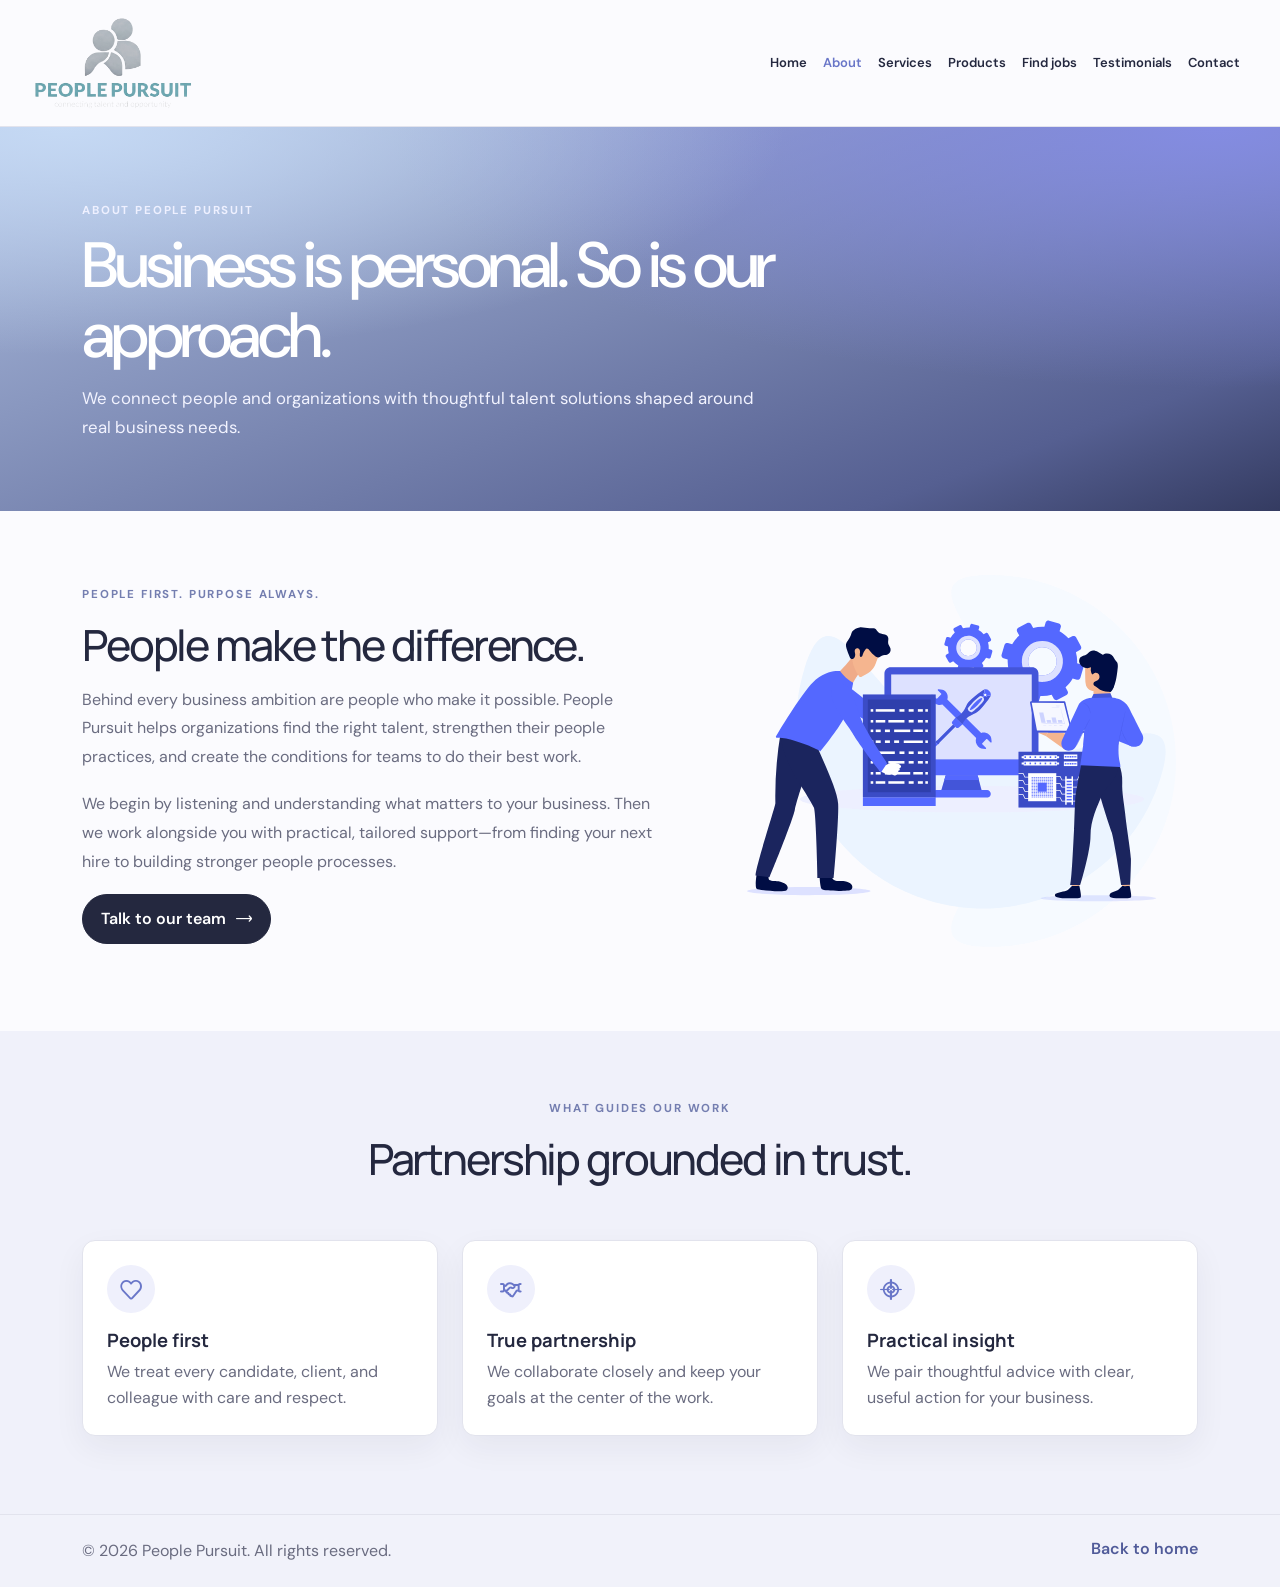
==== commit 728c2743: "Use updated logo across website Co-authored-by: Copilot <223556219+Copilot@users.noreply.github.com>" ====
--- a/about-details.html
+++ b/about-details.html
@@ -16,7 +16,7 @@
       <div class="container">
         <nav class="navbar navbar-expand-lg" aria-label="Main navigation">
           <a class="navbar-brand" href="index.html#home">
-            <img src="assets/img/logo/people-pursuit-connection.png" alt="People Pursuit home" />
+            <img src="assets/img/logo/people-pursuit-new.png" alt="People Pursuit home" />
           </a>
           <button class="navbar-toggler" type="button" data-bs-toggle="collapse" data-bs-target="#aboutNavigation" aria-controls="aboutNavigation" aria-expanded="false" aria-label="Toggle navigation">
             <span class="toggler-icon"></span><span class="toggler-icon"></span><span class="toggler-icon"></span>
--- a/assets/css/jobs.css
+++ b/assets/css/jobs.css
@@ -18,7 +18,6 @@
   width: 160px;
   max-width: 100%;
   height: auto;
-  max-height: 72px;
   object-fit: contain;
 }
 
--- a/assets/css/people-pursuit-theme.css
+++ b/assets/css/people-pursuit-theme.css
@@ -98,7 +98,6 @@
 body > header.header .navbar-brand img {
   width: 190px;
   max-width: 100%;
-  max-height: 76px;
   height: auto;
   object-fit: contain;
 }
@@ -466,7 +465,6 @@
   body > header.header .navbar-brand img,
   body > header.header.header-6 .navbar-brand img {
     width: 158px;
-    max-height: 66px;
   }
 
   .jobs-hero {
@@ -557,7 +555,7 @@
   display: block;
   width: 190px;
   max-width: 100%;
-  height: 76px;
+  height: auto;
   object-fit: contain;
 }
 
@@ -1211,7 +1209,7 @@
 
 .footer-site-logo img {
   width: 190px;
-  height: 76px;
+  height: auto;
 }
 
 .home-footer-main > div:first-child > p {
@@ -1296,7 +1294,7 @@
 
   .site-logo img {
     width: 158px;
-    height: 66px;
+    height: auto;
   }
 
   .desktop-nav {
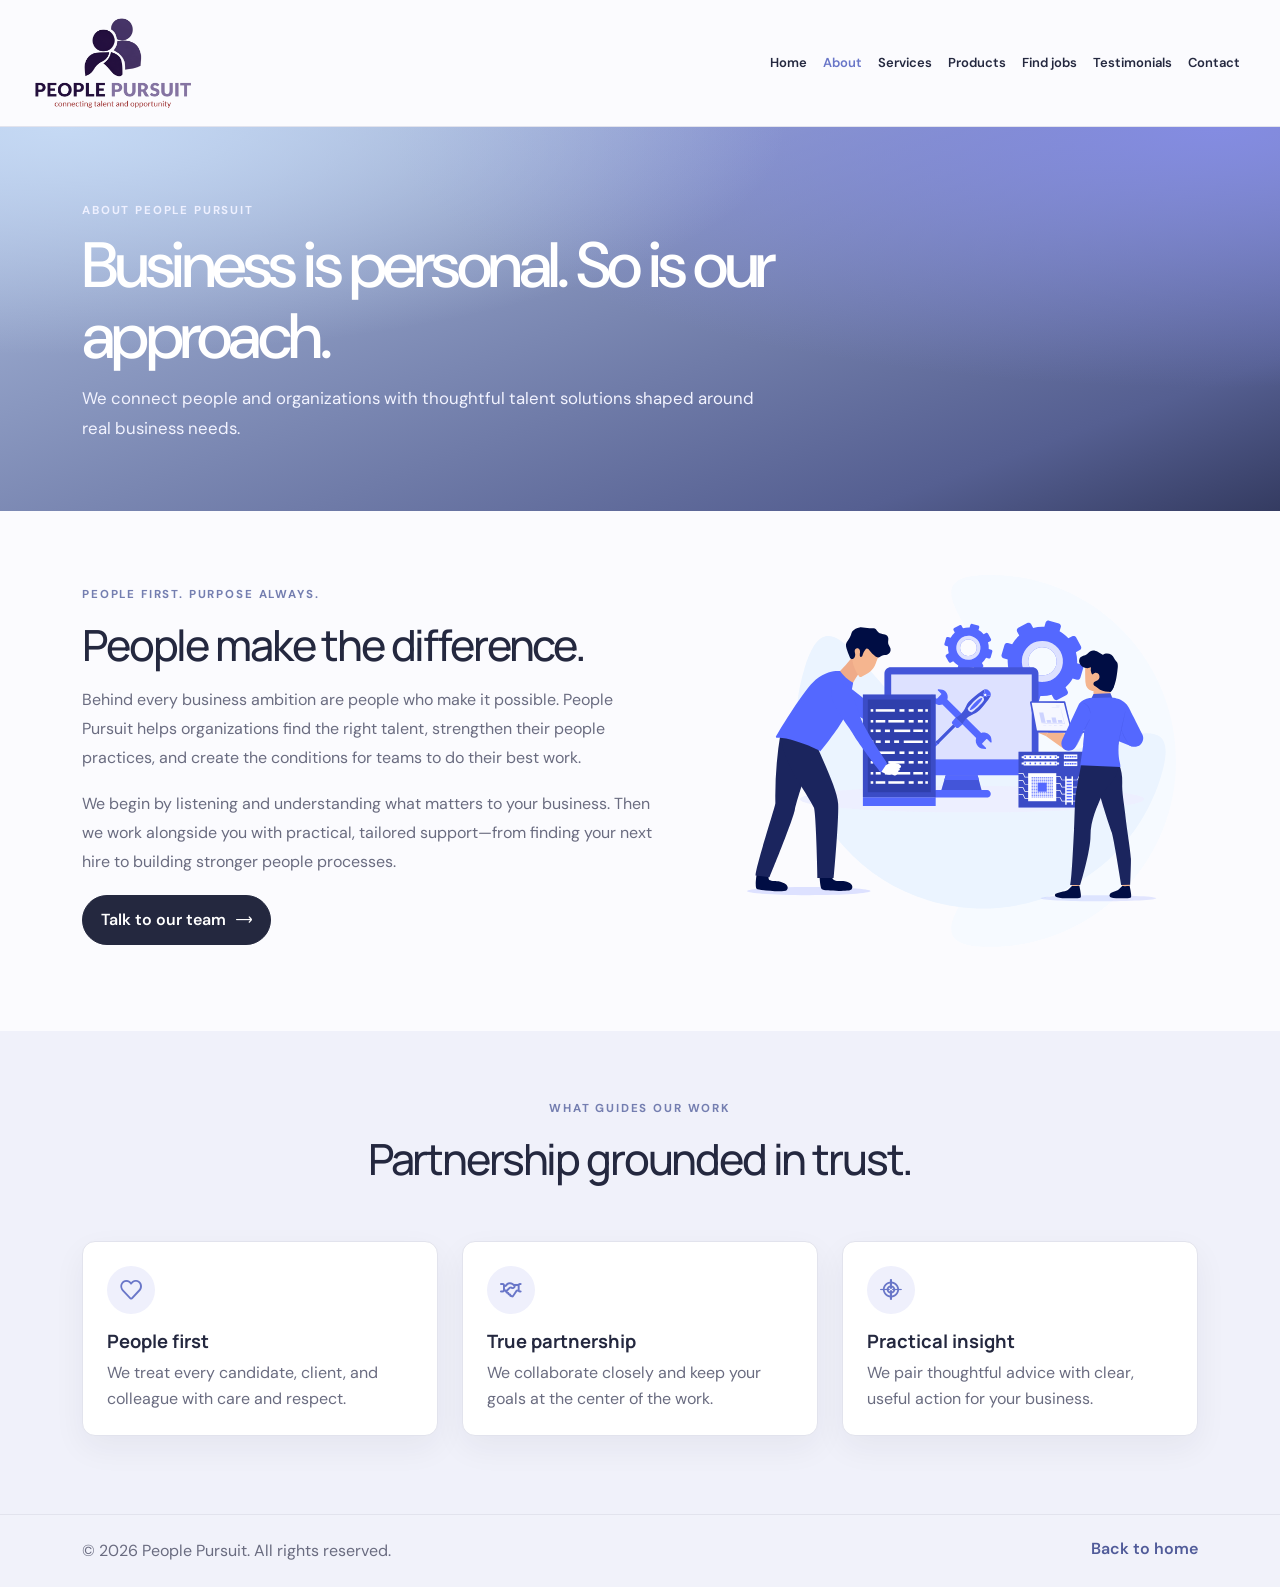
==== commit 04bbe459: "Apply updated brand logo and favicon sitewide Co-authored-by: Copilot <223556219+Copilot@users.norep" ====
--- a/about-details.html
+++ b/about-details.html
@@ -5,7 +5,7 @@
     <meta name="viewport" content="width=device-width, initial-scale=1" />
     <meta name="description" content="Learn about People Pursuit's people-first approach to talent acquisition, HR consulting, and business growth." />
     <title>About People Pursuit | People Pursuit</title>
-    <link rel="icon" href="assets/img/favicon.svg" type="image/svg+xml" />
+    <link rel="icon" href="assets/img/favicon.png" type="image/png" sizes="128x128" />
     <link rel="stylesheet" href="assets/css/bootstrap-5.0.0-beta1.min.css" />
     <link rel="stylesheet" href="assets/css/LineIcons.2.0.css" />
     <link rel="stylesheet" href="assets/css/jobs.css" />
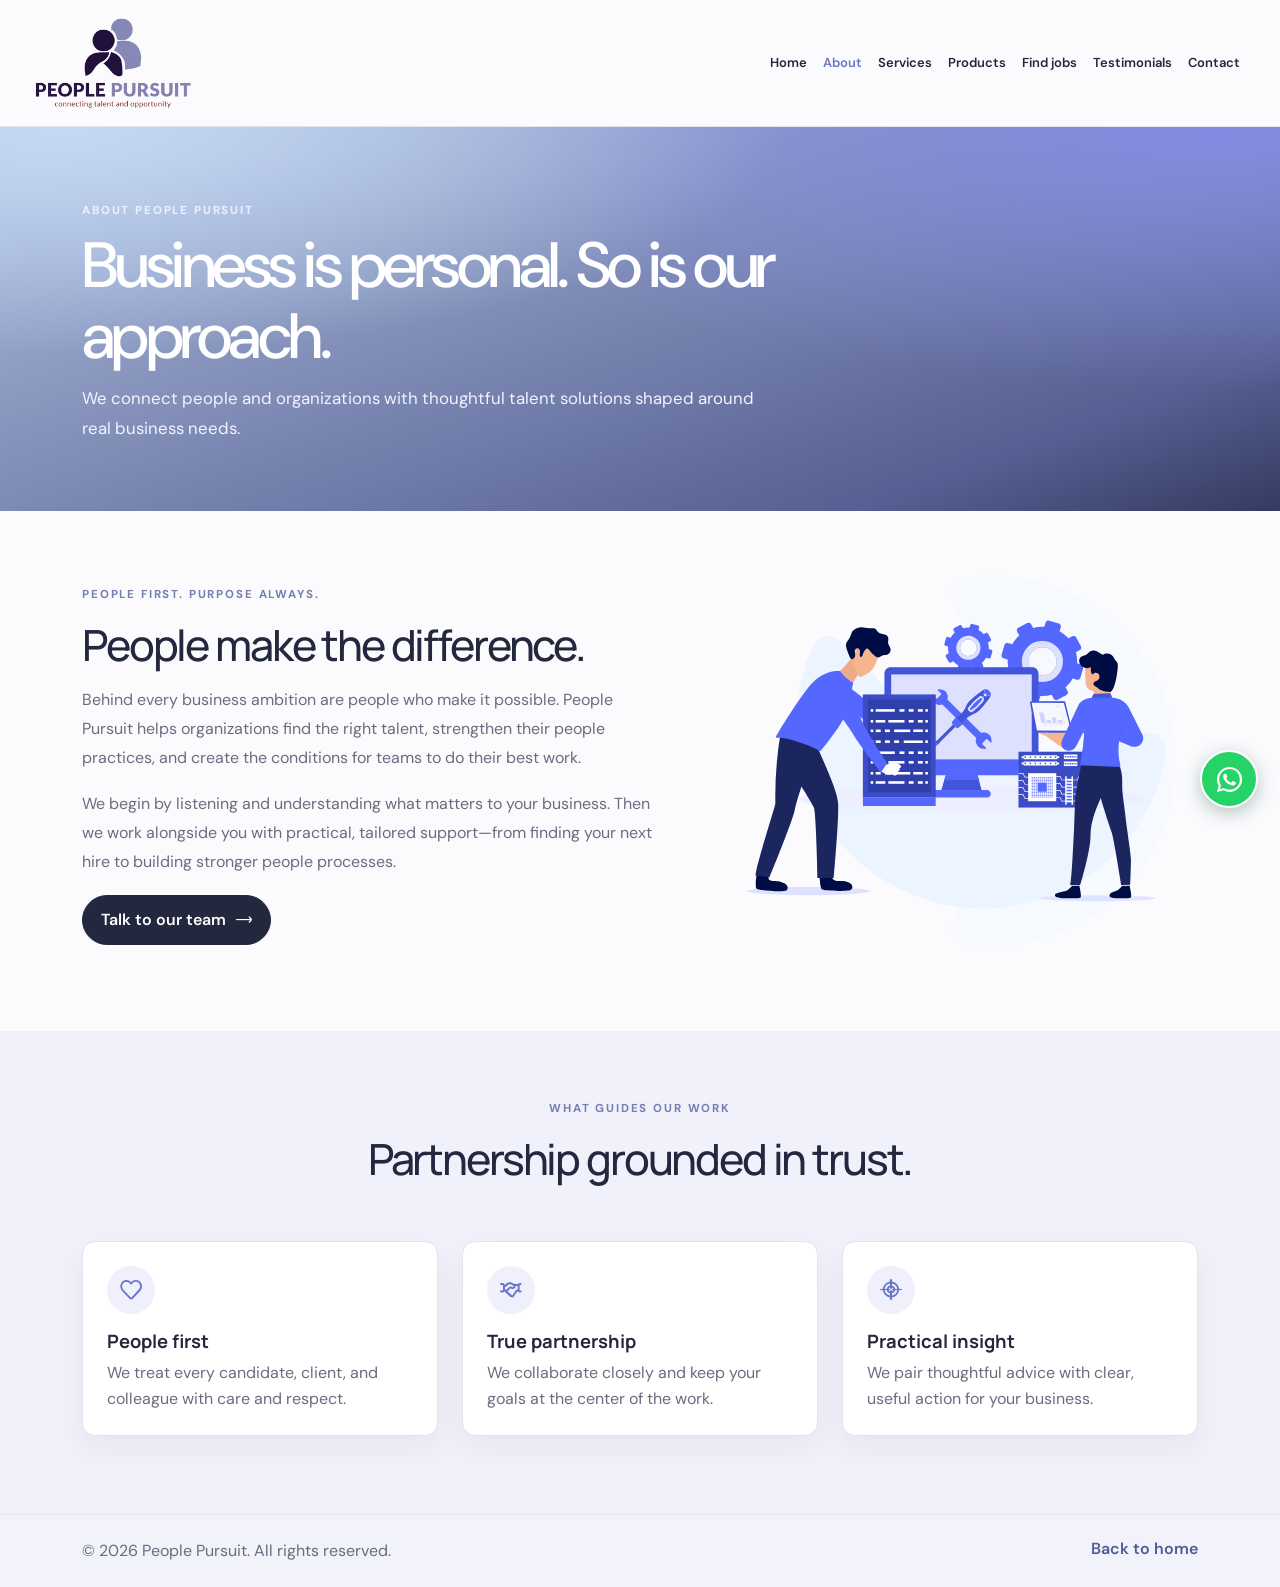
==== commit 3d1fdfc8: "Publish services section and WhatsApp contact form Co-authored-by: Copilot <223556219+Copilot@users." ====
--- a/about-details.html
+++ b/about-details.html
@@ -10,6 +10,7 @@
     <link rel="stylesheet" href="assets/css/LineIcons.2.0.css" />
     <link rel="stylesheet" href="assets/css/jobs.css" />
     <link rel="stylesheet" href="assets/css/people-pursuit-theme.css" />
+    <script src="assets/js/whatsapp-chat.js?v=2" defer></script>
   </head>
   <body class="jobs-page">
     <header class="jobs-header">
--- a/assets/css/jobs.css
+++ b/assets/css/jobs.css
@@ -49,6 +49,15 @@
   margin-left: 0;
 }
 
+.application-header-links .browse-jobs-cta {
+  align-self: center;
+  margin: 0;
+  padding: 9px 14px;
+  border-radius: 8px;
+  color: #fff;
+  font-size: 0.88rem;
+}
+
 .jobs-hero {
   padding: 72px 0 64px;
   background: linear-gradient(120deg, #f3f2ff, #ebeaff);
@@ -77,6 +86,48 @@
 
 .jobs-listing-section {
   padding: 56px 0 72px;
+}
+
+.job-samples-section {
+  padding: 0 0 72px;
+}
+
+.job-samples-section .jobs-listing-heading {
+  margin-bottom: 24px;
+}
+
+.sample-job-card {
+  gap: 0;
+}
+
+.sample-job-label {
+  align-self: flex-start;
+  margin-bottom: 18px;
+  padding: 5px 10px;
+  border-radius: 999px;
+  color: #4c528b;
+  background: #eff0fc;
+  font-size: 0.72rem;
+  font-weight: 700;
+  letter-spacing: 0.04em;
+  text-transform: uppercase;
+}
+
+.sample-job-card .job-category {
+  margin-bottom: 8px;
+}
+
+.sample-job-card h3 {
+  min-height: auto;
+}
+
+.job-sample-note {
+  display: block;
+  margin-top: auto;
+  padding-top: 16px;
+  color: #77798b;
+  font-size: 0.82rem;
+  font-weight: 600;
 }
 
 .jobs-listing-heading {
@@ -360,7 +411,7 @@
 }
 
 .application-card {
-  max-width: 780px;
+  max-width: 900px;
   margin: 0 auto;
   padding: 40px;
   border: 1px solid #eceef4;
@@ -372,6 +423,12 @@
 .application-card h1 {
   margin-bottom: 8px;
   font-size: 2rem;
+  font-weight: 700;
+}
+
+.application-card h2 {
+  margin-bottom: 8px;
+  font-size: 1.8rem;
   font-weight: 700;
 }
 
--- a/assets/css/people-pursuit-theme.css
+++ b/assets/css/people-pursuit-theme.css
@@ -32,6 +32,167 @@
   color: var(--pp-muted) !important;
 }
 
+.whatsapp-chat-button {
+  position: fixed;
+  z-index: 1050;
+  right: max(22px, env(safe-area-inset-right));
+  bottom: max(92px, calc(env(safe-area-inset-bottom) + 72px));
+  display: grid;
+  width: 58px;
+  height: 58px;
+  place-items: center;
+  border: 2px solid #fff;
+  border-radius: 50%;
+  color: #fff;
+  background: #25d366;
+  box-shadow: 0 5px 18px rgba(20, 70, 43, 0.3);
+  transition: background-color 160ms ease, transform 160ms ease;
+}
+
+.whatsapp-chat-button:hover {
+  transform: translateY(-2px);
+  color: #fff;
+  background: #1ebe5d;
+}
+
+.whatsapp-chat-button:focus-visible {
+  outline: 3px solid #176a3a;
+  outline-offset: 3px;
+}
+
+.whatsapp-chat-button svg {
+  display: block;
+  width: 31px;
+  height: 31px;
+  fill: currentColor;
+}
+
+.whatsapp-chat-dialog {
+  width: min(100% - 32px, 480px);
+  max-width: 480px;
+  max-height: min(90vh, 760px);
+  padding: 27px;
+  overflow: auto;
+  border: 1px solid var(--pp-line);
+  border-radius: 16px;
+  color: var(--pp-ink);
+  background: var(--pp-paper);
+  box-shadow: 0 24px 80px rgba(20, 24, 45, 0.3);
+}
+
+.whatsapp-chat-dialog::backdrop {
+  background: rgba(25, 29, 48, 0.58);
+  backdrop-filter: blur(3px);
+}
+
+.whatsapp-dialog-heading {
+  display: flex;
+  align-items: flex-start;
+  justify-content: space-between;
+  gap: 18px;
+}
+
+.whatsapp-dialog-heading p {
+  margin: 0 0 5px;
+  color: #7776ad;
+  font-size: 10px;
+  font-weight: 700;
+  letter-spacing: 0.12em;
+}
+
+.whatsapp-dialog-heading h2 {
+  margin: 0;
+  color: var(--pp-ink);
+  font: 700 22px/1.3 "Manrope", sans-serif;
+}
+
+.whatsapp-dialog-close {
+  display: grid;
+  width: 36px;
+  height: 36px;
+  flex: 0 0 36px;
+  place-items: center;
+  border: 1px solid var(--pp-line);
+  border-radius: 50%;
+  color: var(--pp-ink);
+  background: #fff;
+  font-size: 25px;
+  line-height: 1;
+}
+
+.whatsapp-dialog-intro {
+  margin: 14px 0 18px;
+  font-size: 13px;
+}
+
+.whatsapp-chat-form label {
+  display: block;
+  margin: 12px 0 6px;
+  color: var(--pp-ink);
+  font-size: 12px;
+  font-weight: 600;
+}
+
+.whatsapp-chat-form input,
+.whatsapp-chat-form textarea {
+  display: block;
+  width: 100%;
+  padding: 10px 11px;
+  border: 1px solid #d7d9e6;
+  border-radius: 7px;
+  color: var(--pp-ink);
+  background: #fff;
+  font: inherit;
+  font-size: 14px;
+}
+
+.whatsapp-chat-form textarea {
+  resize: vertical;
+}
+
+.whatsapp-chat-form input:focus,
+.whatsapp-chat-form textarea:focus {
+  border-color: #747ed0;
+  outline: 0;
+  box-shadow: 0 0 0 3px #6976c826;
+}
+
+.whatsapp-chat-status {
+  margin: 12px 0 0;
+  font-size: 12px;
+}
+
+.whatsapp-chat-fallback {
+  color: #087d43;
+  font-weight: 700;
+  text-decoration: underline;
+}
+
+.whatsapp-chat-submit {
+  display: inline-flex;
+  min-height: 47px;
+  align-items: center;
+  justify-content: center;
+  gap: 9px;
+  margin-top: 15px;
+  padding: 10px 16px;
+  border: 0;
+  border-radius: 999px;
+  color: #fff;
+  background: #168d4d;
+  font: 600 14px/1.3 "DM Sans", sans-serif;
+}
+
+.whatsapp-chat-submit:hover {
+  background: #116f3d;
+}
+
+.whatsapp-chat-submit svg {
+  width: 21px;
+  height: 21px;
+  fill: currentColor;
+}
+
 a {
   color: inherit;
   text-decoration: none;
@@ -48,6 +209,14 @@
 
 .brand-blue {
   color: var(--pp-ink) !important;
+}
+
+.product-card h2 .brand-red {
+  color: #23103d !important;
+}
+
+.product-card h2 .brand-blue {
+  color: #8688b8 !important;
 }
 
 h1,
@@ -244,16 +413,15 @@
 
 .application-section {
   padding: 64px 0 80px;
-  background:
-    radial-gradient(ellipse at 0 0, #e8e9f9 0, transparent 40%),
-    var(--pp-paper);
+  background: var(--pp-paper);
 }
 
 .application-card {
   background: #fff;
 }
 
-.application-card h1 {
+.application-card h1,
+.application-card h2 {
   font-family: "Manrope", sans-serif;
   letter-spacing: -0.045em;
 }
@@ -656,25 +824,11 @@
   box-shadow: 0 8px 26px rgba(31, 41, 68, 0.18), inset 0 0 1px 1px #fff;
 }
 
-.home-mark {
-  display: inline-flex;
-  align-items: center;
-  gap: 7px;
-  transform: rotate(-18deg);
-}
-
-.home-mark i {
+.home-brand-tile img {
   display: block;
-  width: 15px;
-  height: 43px;
-  border-radius: 13px;
-  background: #393d63;
-}
-
-.home-mark i:last-child {
-  height: 31px;
-  margin-top: 12px;
-  background: #8289c1;
+  width: 58px;
+  height: 59px;
+  object-fit: contain;
 }
 
 .home-eyebrow,
@@ -873,6 +1027,10 @@
   font-size: 22px;
 }
 
+.home-service-icon .lni {
+  font-size: 21px;
+}
+
 .home-service-card h3,
 .home-steps h3,
 .home-product-card h3 {
@@ -880,6 +1038,14 @@
   color: var(--pp-ink);
   font: 700 16px/1.35 "Manrope", sans-serif;
   letter-spacing: -0.02em;
+}
+
+.home-service-card h3 .home-service-title-primary {
+  color: #23103d;
+}
+
+.home-service-card h3 .home-service-title-secondary {
+  color: #8688b8;
 }
 
 .home-service-card p {
@@ -994,6 +1160,14 @@
   background: #f1f2fa;
 }
 
+.home-products-section[hidden] {
+  display: none !important;
+}
+
+.home-section[hidden] {
+  display: none !important;
+}
+
 .home-product-grid {
   display: grid;
   grid-template-columns: repeat(4, minmax(0, 1fr));
@@ -1143,6 +1317,26 @@
   color: #d5ddff;
 }
 
+.home-contact-whatsapp {
+  display: inline-flex;
+  align-items: center;
+  gap: 8px;
+  margin: 11px 0 0 16px;
+  color: #fff;
+  font-size: 14px;
+  font-weight: 700;
+}
+
+.home-contact-whatsapp:hover {
+  color: #d5ddff;
+}
+
+.home-contact-whatsapp svg {
+  width: 19px;
+  height: 19px;
+  fill: currentColor;
+}
+
 .home-contact-card {
   padding: 30px;
   border: 1px solid rgba(255, 255, 255, 0.45);
@@ -1252,6 +1446,30 @@
   font-size: 11px;
 }
 
+.home-back-to-top {
+  position: fixed;
+  z-index: 30;
+  right: 24px;
+  bottom: 24px;
+  display: inline-flex;
+  min-height: 46px;
+  align-items: center;
+  padding: 0 18px;
+  border: 1px solid rgba(255, 255, 255, 0.28);
+  border-radius: 999px;
+  color: #fff;
+  background: var(--pp-ink);
+  box-shadow: 0 8px 24px rgba(36, 40, 63, 0.2);
+  font-size: 13px;
+  font-weight: 600;
+}
+
+.home-back-to-top:hover {
+  color: #fff;
+  background: var(--pp-accent);
+  transform: translateY(-2px);
+}
+
 @media (min-width: 1500px) {
   .home-wrap {
     max-width: 1450px;
@@ -1316,14 +1534,9 @@
     border-radius: 21px;
   }
 
-  .home-mark i {
-    width: 13px;
-    height: 36px;
-  }
-
-  .home-mark i:last-child {
-    height: 26px;
-    margin-top: 10px;
+  .home-brand-tile img {
+    width: 49px;
+    height: 50px;
   }
 
   .home-hero h1 {
@@ -1414,6 +1627,21 @@
     width: min(100% - 32px, 1240px);
   }
 
+  .whatsapp-chat-button {
+    right: max(15px, env(safe-area-inset-right));
+    bottom: max(82px, calc(env(safe-area-inset-bottom) + 66px));
+    width: 54px;
+    height: 54px;
+  }
+
+  .whatsapp-chat-dialog {
+    padding: 21px;
+  }
+
+  .home-contact-whatsapp {
+    margin-left: 0;
+  }
+
   .home-service-grid,
   .home-product-grid {
     grid-template-columns: 1fr;
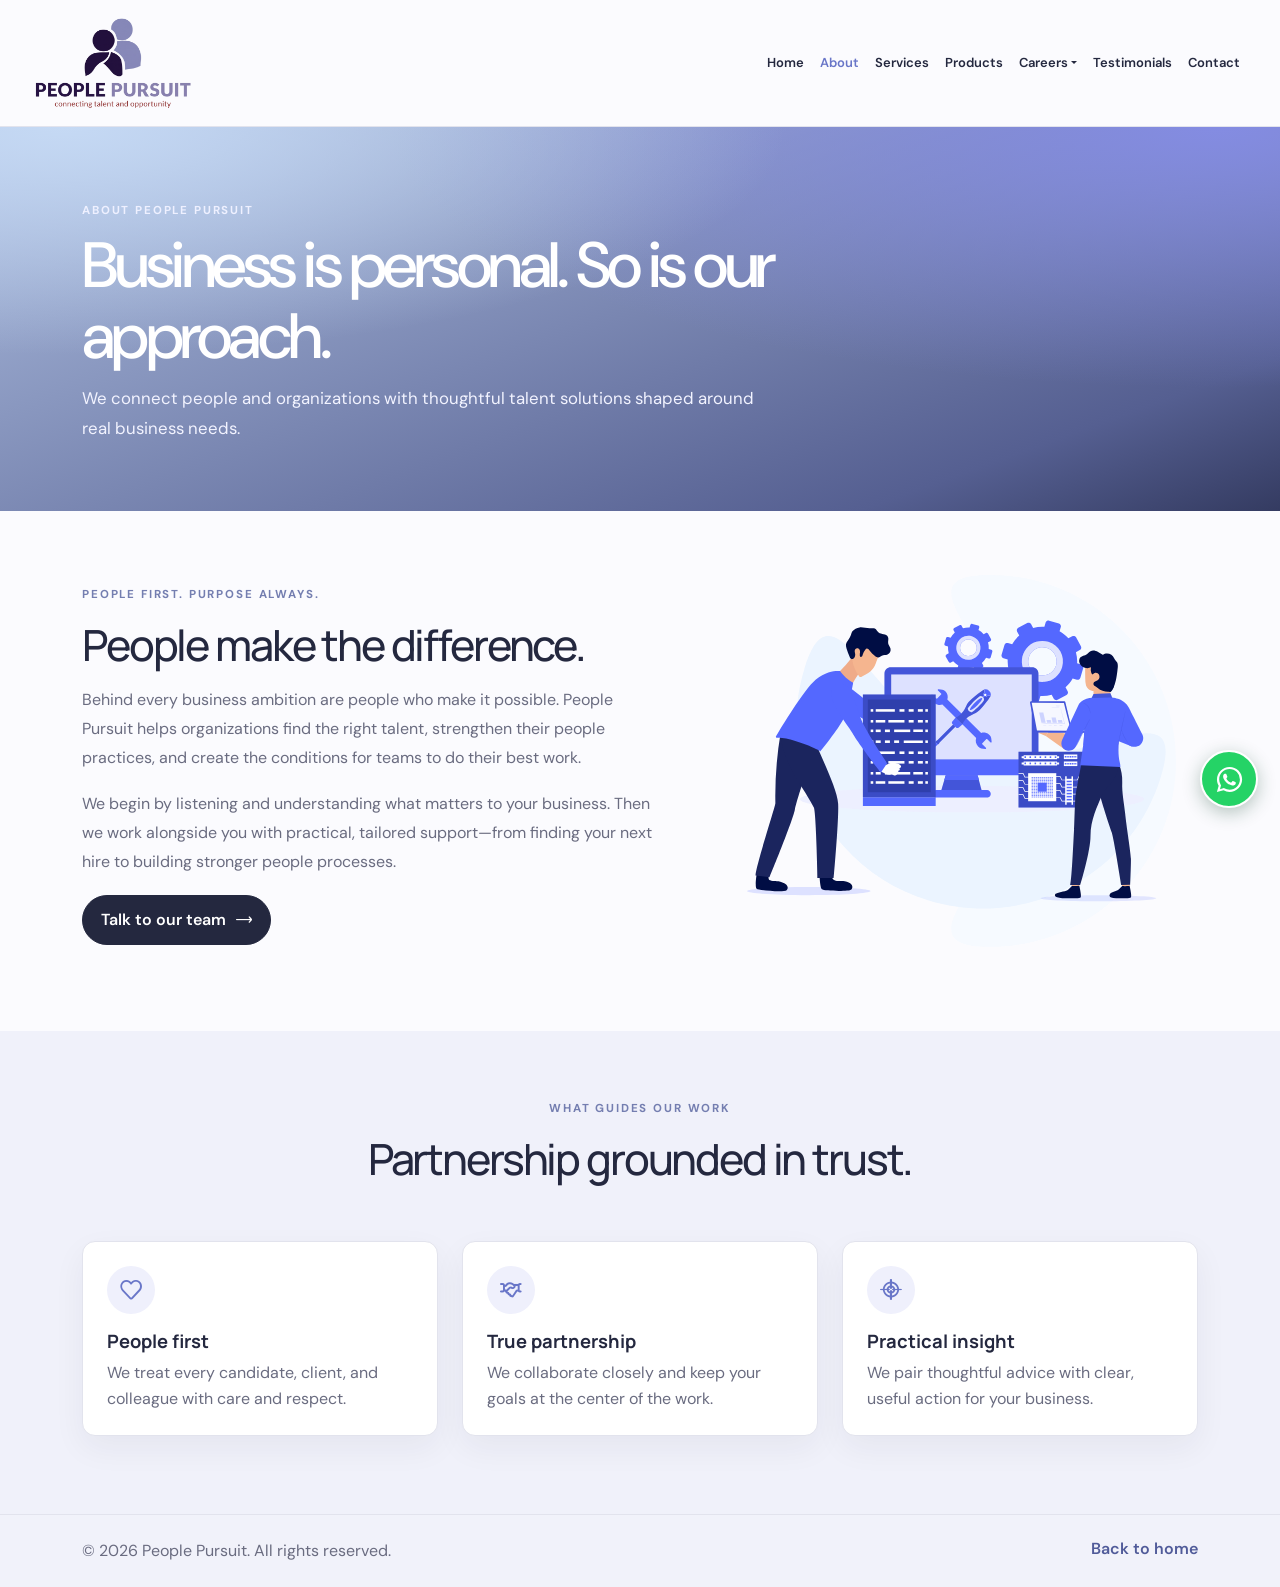
==== commit 55ed503a: "pages changes" ====
--- a/about-details.html
+++ b/about-details.html
@@ -25,10 +25,16 @@
           <div class="collapse navbar-collapse" id="aboutNavigation">
             <ul class="navbar-nav ms-auto">
               <li class="nav-item"><a class="nav-link" href="index.html#home">Home</a></li>
-              <li class="nav-item"><a class="nav-link active" href="about-details.html" aria-current="page">About</a></li>
+              <li class="nav-item"><a class="nav-link active" href="index.html#about" aria-current="page">About</a></li>
               <li class="nav-item"><a class="nav-link" href="index.html#feature">Services</a></li>
               <li class="nav-item"><a class="nav-link" href="products.html">Products</a></li>
-              <li class="nav-item"><a class="nav-link" href="jobs.html">Find jobs</a></li>
+              <li class="nav-item dropdown">
+                <a class="nav-link dropdown-toggle" href="#" id="aboutCareersDropdown" role="button" data-bs-toggle="dropdown" aria-expanded="false">Careers</a>
+                <ul class="dropdown-menu" aria-labelledby="aboutCareersDropdown">
+                  <li><a class="dropdown-item" href="jobs.html">Find a job</a></li>
+                  <li><a class="dropdown-item" href="post-job.html">Post a job</a></li>
+                </ul>
+              </li>
               <li class="nav-item"><a class="nav-link" href="testimonials.html">Testimonials</a></li>
               <li class="nav-item"><a class="nav-link" href="index.html#contact">Contact</a></li>
             </ul>
--- a/assets/css/people-pursuit-theme.css
+++ b/assets/css/people-pursuit-theme.css
@@ -133,6 +133,21 @@
   font-weight: 600;
 }
 
+.whatsapp-consent {
+  display: flex;
+  align-items: flex-start;
+  gap: 8px;
+  margin: 8px 0 12px;
+  color: var(--pp-ink);
+  font-size: 13px;
+  line-height: 1.5;
+}
+
+.whatsapp-consent input {
+  flex: 0 0 auto;
+  margin: 3px 0 0;
+}
+
 .whatsapp-chat-form input,
 .whatsapp-chat-form textarea {
   display: block;
@@ -300,6 +315,52 @@
   box-shadow: 0 0 0 3px #6976c833;
 }
 
+.jobs-header .dropdown-menu {
+  min-width: 10rem;
+  padding: 0.45rem;
+  border: 1px solid var(--pp-line);
+  border-radius: 0.75rem;
+  background: var(--pp-paper);
+  box-shadow: 0 12px 30px rgba(36, 40, 63, 0.12);
+}
+
+.jobs-header .dropdown-item {
+  padding: 0.55rem 0.7rem;
+  border-radius: 0.45rem;
+  color: var(--pp-ink);
+  font-size: 13px;
+  font-weight: 600;
+}
+
+.jobs-header .dropdown-item:hover,
+.jobs-header .dropdown-item:focus {
+  color: var(--pp-accent);
+  background: var(--pp-panel);
+}
+
+.header.header-6 .dropdown-menu {
+  min-width: 10rem;
+  padding: 0.45rem;
+  border: 1px solid var(--pp-line);
+  border-radius: 0.75rem;
+  background: var(--pp-paper);
+  box-shadow: 0 12px 30px rgba(36, 40, 63, 0.12);
+}
+
+.header.header-6 .dropdown-item {
+  padding: 0.55rem 0.7rem !important;
+  border-radius: 0.45rem;
+  color: var(--pp-ink) !important;
+  font-size: 13px !important;
+  font-weight: 600;
+}
+
+.header.header-6 .dropdown-item:hover,
+.header.header-6 .dropdown-item:focus {
+  color: var(--pp-accent) !important;
+  background: var(--pp-panel);
+}
+
 .jobs-header .navbar-toggler .toggler-icon {
   display: block;
   width: 23px;
@@ -492,21 +553,41 @@
 }
 
 .service-header {
-  padding: 38px 0;
-  border-bottom: 1px solid var(--pp-line);
+  padding: 58px 0;
+  border-bottom: 0;
+  color: #fff;
   background:
-    radial-gradient(ellipse at 5% 0, #e5e9fb 0, transparent 55%),
-    #f3f4fb;
+    radial-gradient(ellipse at 10% 2%, #b9d4f2 0, transparent 45%),
+    radial-gradient(ellipse at 50% -15%, #ece6f8 0, transparent 46%),
+    radial-gradient(ellipse at 100% 8%, #6976f5 0, transparent 53%),
+    linear-gradient(175deg, #abb8db 8%, #697aab 43%, #303759 100%);
 }
 
 .service-header h1 {
-  color: var(--pp-ink) !important;
+  color: #fff !important;
   font: 500 clamp(2rem, 4vw, 3.2rem)/1.15 "Manrope", sans-serif;
   letter-spacing: -0.045em;
 }
 
 .service-header p {
-  color: var(--pp-muted);
+  color: #f4f5ff !important;
+}
+
+.service-header .accent-color {
+  color: #dbe1ff !important;
+}
+
+.service-details-page {
+  color: var(--pp-ink);
+  background: var(--pp-paper);
+  font-family: "DM Sans", sans-serif;
+}
+
+.service-details-page > header.header.header-6 {
+  border-bottom: 1px solid var(--pp-line);
+  background: rgba(251, 251, 254, 0.94);
+  box-shadow: none;
+  backdrop-filter: blur(14px);
 }
 
 .main-content-section {
@@ -667,7 +748,7 @@
 }
 
 .home-page {
-  overflow-x: hidden;
+  overflow-x: clip;
 }
 
 .home-wrap {
@@ -699,15 +780,17 @@
 }
 
 .site-header {
-  position: relative;
+  position: sticky;
+  top: 0;
   z-index: 3;
-  border-bottom: 1px solid rgba(255, 255, 255, 0.22);
-  background: transparent;
+  border-bottom: 1px solid var(--pp-line);
+  background: rgba(251, 251, 254, 0.96);
+  backdrop-filter: blur(14px);
 }
 
 .site-nav {
   display: flex;
-  min-height: 100px;
+  min-height: 88px;
   align-items: center;
   justify-content: space-between;
   gap: 30px;
@@ -744,6 +827,48 @@
 .desktop-nav > a:not(.home-nav-cta):hover,
 .home-footer a:hover {
   color: #717cc4;
+}
+
+.careers-dropdown {
+  position: relative;
+}
+
+.careers-dropdown > summary {
+  display: inline-flex;
+  align-items: center;
+  gap: 5px;
+  cursor: pointer;
+  list-style: none;
+}
+
+.careers-dropdown > summary::-webkit-details-marker {
+  display: none;
+}
+
+.desktop-nav .careers-menu {
+  position: absolute;
+  z-index: 10;
+  top: calc(100% + 12px);
+  left: -12px;
+  display: grid;
+  min-width: 150px;
+  gap: 2px;
+  padding: 8px;
+  border: 1px solid var(--pp-line);
+  border-radius: 12px;
+  background: var(--pp-paper);
+  box-shadow: 0 12px 30px rgba(36, 40, 63, 0.12);
+}
+
+.desktop-nav .careers-menu a {
+  padding: 10px 12px;
+  border-radius: 7px;
+  color: var(--pp-ink);
+  text-decoration: none;
+}
+
+.desktop-nav .careers-menu a:hover {
+  background: var(--pp-panel);
 }
 
 .desktop-nav .home-nav-cta {
@@ -807,8 +932,21 @@
   background: var(--pp-panel);
 }
 
+.mobile-nav .careers-dropdown > summary {
+  display: flex;
+  justify-content: space-between;
+  padding: 10px 12px;
+  border-radius: 7px;
+}
+
+.mobile-nav .careers-menu {
+  display: grid;
+  gap: 2px;
+  padding-left: 10px;
+}
+
 .home-hero {
-  padding: 55px 0 70px;
+  padding: 44px 0 52px;
   text-align: center;
 }
 
@@ -817,7 +955,7 @@
   width: 84px;
   height: 84px;
   place-items: center;
-  margin: 0 auto 34px;
+  margin: 0 auto 26px;
   border: 1px solid rgba(255, 255, 255, 0.85);
   border-radius: 25px;
   background: linear-gradient(#fff, #e9eaf2);
@@ -856,7 +994,7 @@
 
 .home-hero h1 {
   max-width: 1100px;
-  margin: 23px auto 25px;
+  margin: 18px auto 20px;
   color: #fff;
   font-family: "DM Sans", sans-serif;
   font-size: clamp(45px, 5.65vw, 78px);
@@ -883,7 +1021,7 @@
   flex-wrap: wrap;
   justify-content: center;
   gap: 12px;
-  margin-top: 31px;
+  margin-top: 24px;
 }
 
 .home-button {
@@ -926,11 +1064,11 @@
 }
 
 .home-expertise {
-  margin-top: 58px;
+  margin-top: 42px;
 }
 
 .home-expertise > p {
-  margin-bottom: 20px;
+  margin-bottom: 14px;
   color: #c7cce4;
   font-size: 13px;
 }
@@ -960,7 +1098,7 @@
 }
 
 .home-section {
-  padding: 82px 0;
+  padding: 64px 0;
 }
 
 .home-section-eyebrow {
@@ -971,8 +1109,8 @@
   display: flex;
   align-items: end;
   justify-content: space-between;
-  gap: 36px;
-  margin: 20px 0 34px;
+  gap: 28px;
+  margin: 14px 0 26px;
 }
 
 .home-section-heading h2,
@@ -999,10 +1137,10 @@
 
 .home-service-card {
   display: flex;
-  min-height: 290px;
+  min-height: 260px;
   flex-direction: column;
   align-items: flex-start;
-  padding: 25px;
+  padding: 22px;
   border: 1px solid var(--pp-line);
   border-radius: 12px;
   background: #fff;
@@ -1020,7 +1158,7 @@
   width: 44px;
   height: 44px;
   place-items: center;
-  margin-bottom: 25px;
+  margin-bottom: 18px;
   border-radius: 50%;
   color: #626cad;
   background: var(--pp-accent-soft);
@@ -1060,7 +1198,7 @@
   justify-content: space-between;
   gap: 8px;
   margin-top: auto;
-  padding-top: 19px;
+  padding-top: 14px;
   border-top: 1px solid var(--pp-line);
   color: #505b99;
   font-size: 12px;
@@ -1072,7 +1210,7 @@
 }
 
 .home-about-section {
-  padding: 78px 0;
+  padding: 62px 0;
   background:
     radial-gradient(ellipse at 100% 15%, #e0e3f7 0, transparent 45%),
     var(--pp-panel);
@@ -1081,7 +1219,7 @@
 .home-about-grid {
   display: grid;
   grid-template-columns: 0.95fr 1.05fr;
-  gap: 80px;
+  gap: 56px;
 }
 
 .home-about-grid h2 {
@@ -1089,16 +1227,16 @@
 }
 
 .home-about-copy > p {
-  margin: 0 0 18px;
+  margin: 0 0 14px;
   font-size: 14px;
 }
 
 .home-principles {
   display: grid;
   grid-template-columns: repeat(3, 1fr);
-  gap: 18px;
-  margin: 26px 0;
-  padding-top: 20px;
+  gap: 14px;
+  margin: 20px 0;
+  padding-top: 16px;
   border-top: 1px solid #d4d8e7;
 }
 
@@ -1130,8 +1268,8 @@
 .home-steps {
   display: grid;
   grid-template-columns: repeat(3, 1fr);
-  gap: 38px;
-  margin-top: 40px;
+  gap: 30px;
+  margin-top: 28px;
 }
 
 .home-steps article {
@@ -1139,8 +1277,8 @@
 }
 
 .home-step-number {
-  margin-bottom: 20px;
-  padding-bottom: 16px;
+  margin-bottom: 14px;
+  padding-bottom: 12px;
   border-bottom: 1px solid var(--pp-line);
   color: #747eb0 !important;
   font: 500 13px "Manrope", sans-serif;
@@ -1156,7 +1294,7 @@
 }
 
 .home-products-section {
-  padding: 82px 0;
+  padding: 64px 0;
   background: #f1f2fa;
 }
 
@@ -1171,8 +1309,8 @@
 .home-product-grid {
   display: grid;
   grid-template-columns: repeat(4, minmax(0, 1fr));
-  gap: 16px;
-  margin: 34px 0 24px;
+  gap: 14px;
+  margin: 26px 0 18px;
 }
 
 .home-product-card {
@@ -1190,8 +1328,8 @@
 
 .home-product-card > img {
   width: 100%;
-  height: 150px;
-  margin-bottom: 16px;
+  height: 132px;
+  margin-bottom: 12px;
   border-radius: 8px;
   background: #f4f5fb;
   object-fit: cover;
@@ -1220,22 +1358,22 @@
 }
 
 .home-opportunities-section {
-  padding: 74px 0;
+  padding: 58px 0;
 }
 
 .home-opportunities {
   display: flex;
   align-items: center;
   justify-content: space-between;
-  gap: 55px;
-  padding: 48px;
+  gap: 40px;
+  padding: 36px;
   border: 1px solid var(--pp-line);
   border-radius: 16px;
   background: #fff;
 }
 
 .home-opportunities h2 {
-  margin: 17px 0;
+  margin: 12px 0;
 }
 
 .home-opportunities > div:first-child > p:last-child {
@@ -1249,7 +1387,7 @@
   min-width: 205px;
   flex-direction: column;
   align-items: stretch;
-  gap: 11px;
+  gap: 8px;
 }
 
 .home-button-dark {
@@ -1275,7 +1413,7 @@
 }
 
 .home-contact-section {
-  padding: 82px 0;
+  padding: 64px 0;
   color: #fff;
   background:
     radial-gradient(ellipse at 100% 10%, #555e91 0, transparent 50%),
@@ -1285,7 +1423,7 @@
 .home-contact-grid {
   display: grid;
   grid-template-columns: 0.9fr 1.1fr;
-  gap: 70px;
+  gap: 52px;
   align-items: start;
 }
 
@@ -1294,7 +1432,7 @@
 }
 
 .home-contact-grid h2 {
-  margin: 18px 0;
+  margin: 14px 0;
   color: #fff;
 }
 
@@ -1307,7 +1445,7 @@
 .home-contact-email {
   display: inline-flex;
   gap: 10px;
-  margin-top: 15px;
+  margin-top: 10px;
   color: #fff;
   font-size: 14px;
   font-weight: 700;
@@ -1338,7 +1476,7 @@
 }
 
 .home-contact-card {
-  padding: 30px;
+  padding: 26px;
   border: 1px solid rgba(255, 255, 255, 0.45);
   border-radius: 13px;
   color: var(--pp-ink);
@@ -1353,12 +1491,12 @@
   font-weight: 600;
 }
 
-.home-contact-card input,
+.home-contact-card input:not([type="checkbox"]),
 .home-contact-card textarea {
   display: block;
   width: 100%;
-  margin: 0 0 17px;
-  padding: 12px;
+  margin: 0 0 13px;
+  padding: 10px 12px;
   border: 1px solid #d7d9e6;
   border-radius: 7px;
   color: var(--pp-ink);
@@ -1369,13 +1507,30 @@
   resize: vertical;
 }
 
-.home-contact-card input:focus,
+.home-contact-card input:not([type="checkbox"]):focus,
 .home-contact-card textarea:focus {
   border-color: #747ed0;
   outline: 0;
   box-shadow: 0 0 0 3px #6976c826;
 }
 
+.home-contact-card .whatsapp-consent {
+  display: flex;
+  align-items: flex-start;
+  gap: 8px;
+  margin: 8px 0 12px;
+  font-size: 13px;
+  line-height: 1.5;
+}
+
+.home-contact-card .whatsapp-consent input {
+  display: inline-block;
+  flex: 0 0 auto;
+  width: auto;
+  margin: 3px 0 0;
+  padding: 0;
+}
+
 .home-contact-card .home-button {
   border: 0;
 }
@@ -1390,15 +1545,15 @@
 }
 
 .home-footer {
-  padding: 40px 0 20px;
+  padding: 32px 0 18px;
   background: var(--pp-paper);
 }
 
 .home-footer-main {
   display: flex;
   justify-content: space-between;
-  gap: 40px;
-  padding-bottom: 30px;
+  gap: 32px;
+  padding-bottom: 24px;
 }
 
 .footer-site-logo img {
@@ -1413,7 +1568,7 @@
 
 .home-footer-links {
   display: flex;
-  gap: 72px;
+  gap: 52px;
 }
 
 .home-footer-links > div {
@@ -1486,6 +1641,14 @@
     font-size: 12px;
   }
 
+  .desktop-nav {
+    display: none;
+  }
+
+  .mobile-nav {
+    display: block;
+  }
+
   .site-logo img {
     width: 165px;
   }
@@ -1497,7 +1660,7 @@
 
   .home-about-grid,
   .home-contact-grid {
-    gap: 42px;
+    gap: 32px;
   }
 }
 
@@ -1507,7 +1670,7 @@
   }
 
   .site-nav {
-    min-height: 82px;
+    min-height: 76px;
   }
 
   .site-logo img {
@@ -1515,22 +1678,14 @@
     height: auto;
   }
 
-  .desktop-nav {
-    display: none;
-  }
-
-  .mobile-nav {
-    display: block;
-  }
-
   .home-hero {
-    padding: 44px 0 53px;
+    padding: 36px 0 42px;
   }
 
   .home-brand-tile {
     width: 70px;
     height: 70px;
-    margin-bottom: 26px;
+    margin-bottom: 20px;
     border-radius: 21px;
   }
 
@@ -1551,7 +1706,7 @@
   }
 
   .home-expertise {
-    margin-top: 44px;
+    margin-top: 34px;
   }
 
   .home-expertise > div {
@@ -1570,7 +1725,7 @@
   .home-section,
   .home-products-section,
   .home-contact-section {
-    padding: 58px 0;
+    padding: 44px 0;
   }
 
   .home-section-heading {
@@ -1578,22 +1733,22 @@
   }
 
   .home-section-heading > p {
-    margin-top: 16px;
+    margin-top: 12px;
   }
 
   .home-about-section {
-    padding: 58px 0;
+    padding: 44px 0;
   }
 
   .home-about-grid,
   .home-contact-grid {
     grid-template-columns: 1fr;
-    gap: 27px;
+    gap: 22px;
   }
 
   .home-steps {
     grid-template-columns: 1fr;
-    gap: 25px;
+    gap: 18px;
   }
 
   .home-step-number {
@@ -1602,15 +1757,15 @@
 
   .home-opportunities {
     display: block;
-    padding: 30px;
+    padding: 24px;
   }
 
   .home-opportunity-actions {
-    margin-top: 25px;
+    margin-top: 18px;
   }
 
   .home-contact-card {
-    padding: 24px;
+    padding: 20px;
   }
 
   .home-footer-main {
